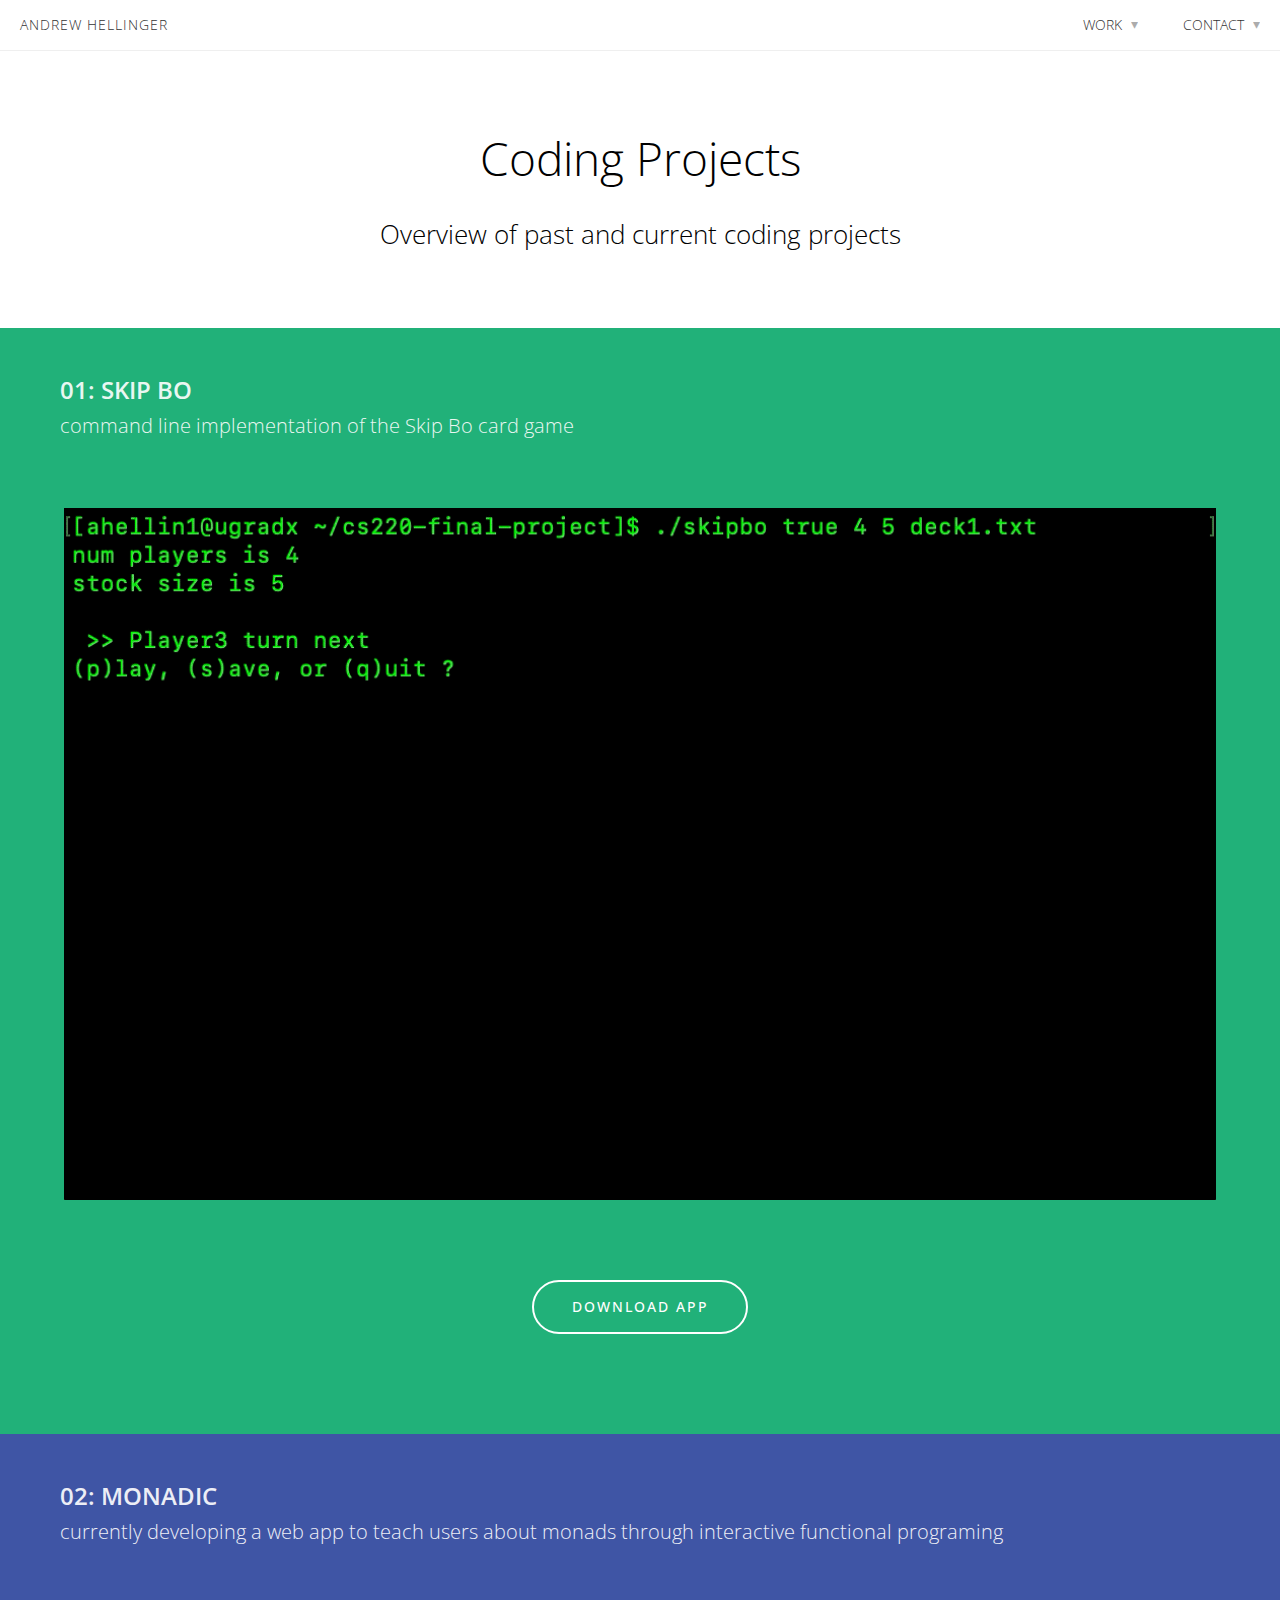
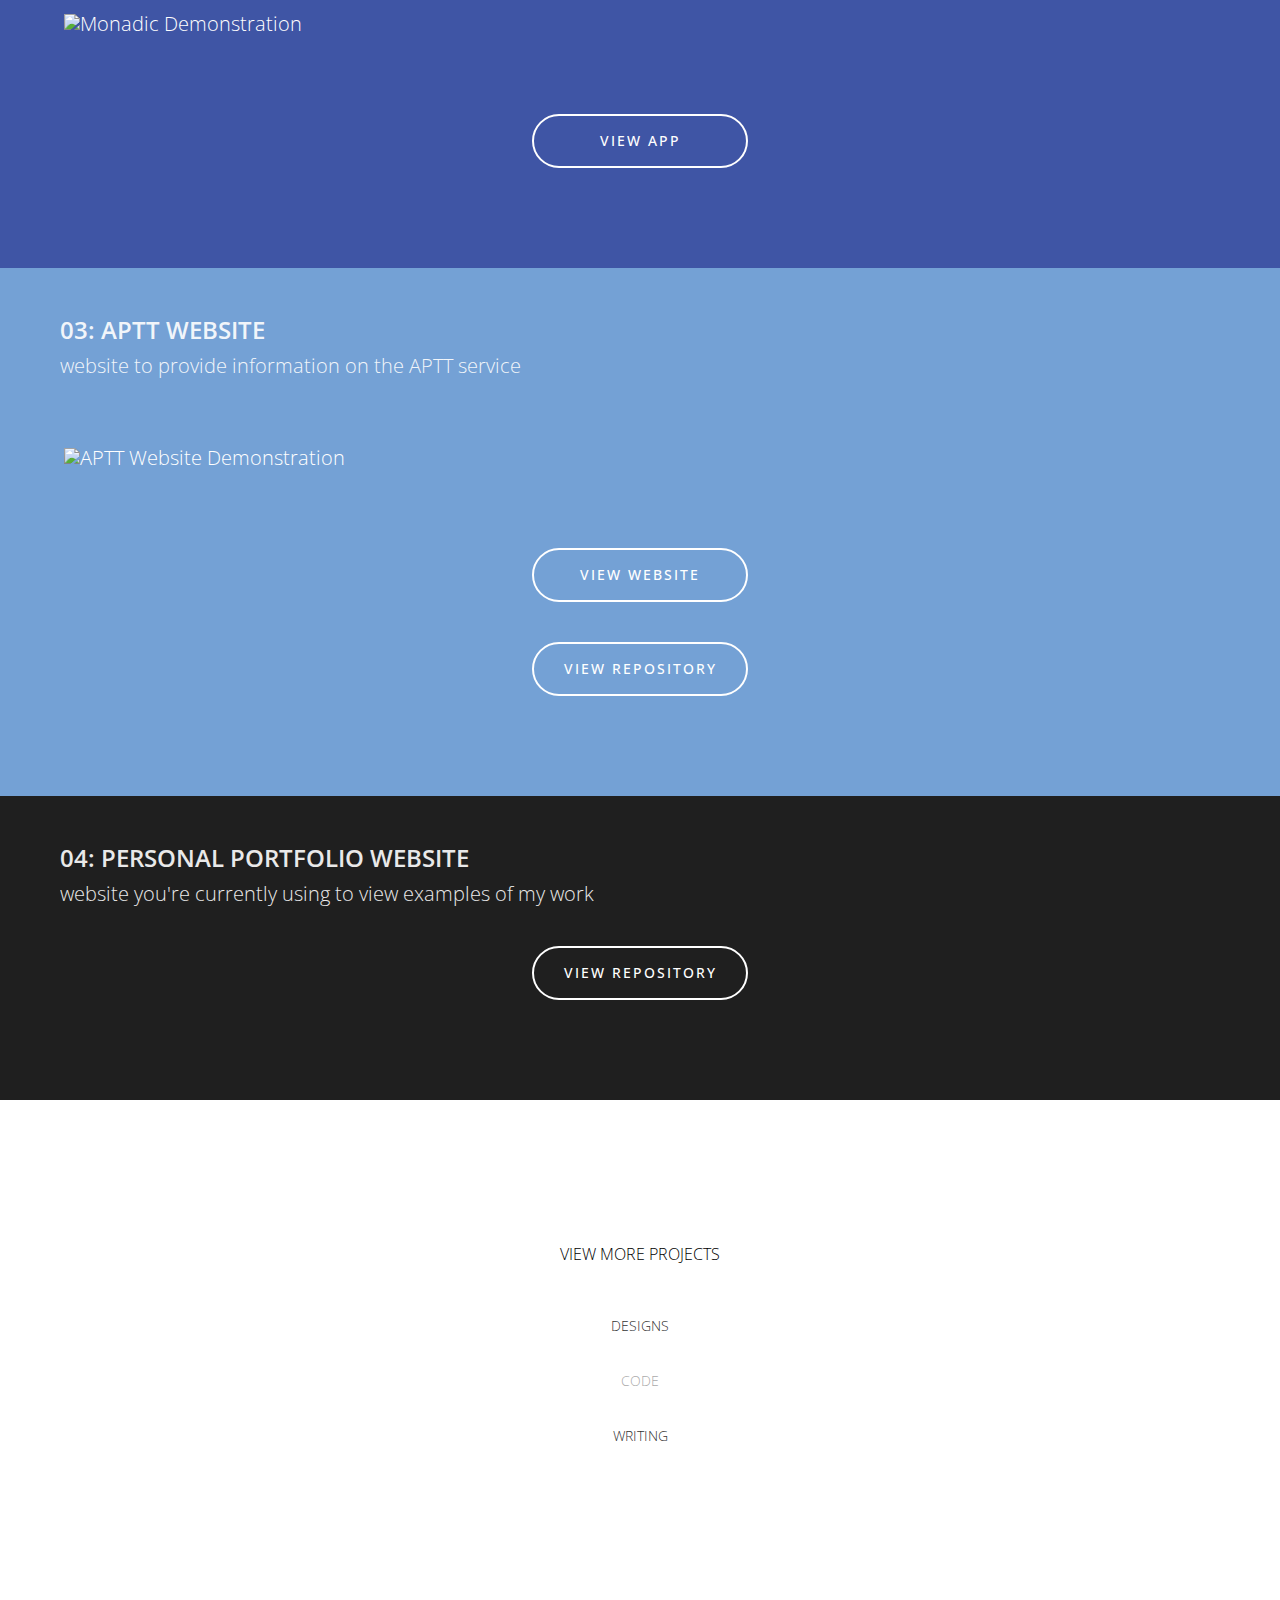
==== coding.html @ 1564e5ee "cleaned up style.css more" ====
<!DOCTYPE html PUBLIC "-//W3C//DTD XHTML 1.0 Transitional//EN" "http://www.w3.org/TR/xhtml1/DTD/xhtml1-transitional.dtd">
<meta name="viewport" content="width=device-width, initial-scale=1, maximum-scale=1">
<meta name="description" content="Passionate about improving the safety and efficiency of transportation systems through
    technology.">
<meta name="keywords" content="Andrew Hellinger, Andrew Hellinger Portfolio, Johns Hopkins, Johns Hopkins University,
    Hopkins, JHU, JHSPH, Bloomberg School of Public Health"/>
<meta property="og:site_name" content="Andrew Hellinger Portfolio"/>

<html xmlns="http://www.w3.org/1999/xhtml">
<head>
    <meta http-equiv="Content-Type" content="text/html; charset=UTF-8">
    <title>Andrew Hellinger Portfolio</title>

    <script type="text/javascript" src="javascripts/jquery-latest.min.js"></script>
    <link href="https://fonts.googleapis.com/css?family=Open+Sans:400,600&display=swap" rel="stylesheet">
    <link href="stylesheets/reset.css" rel="stylesheet" type="text/css" />
    <link href="stylesheets/style.css" rel="stylesheet" type="text/css" />
    <link href="stylesheets/animation.css" rel="stylesheet" type="text/css" />

    <link rel="apple-touch-icon" sizes="57x57" href="icon/apple-touch-icon.png">
    <link rel="apple-touch-icon" sizes="60x60" href="icon/apple-touch-icon.png">
    <link rel="apple-touch-icon" sizes="72x72" href="icon/apple-touch-icon.png">
    <link rel="apple-touch-icon" sizes="76x76" href="icon/apple-touch-icon.png">
    <link rel="apple-touch-icon" sizes="114x114" href="icon/apple-touch-icon.png">
    <link rel="apple-touch-icon" sizes="120x120" href="icon/apple-touch-icon.png">
    <link rel="apple-touch-icon" sizes="144x144" href="icon/apple-touch-icon.png">
    <link rel="apple-touch-icon" sizes="152x152" href="icon/apple-touch-icon.png">
    <link rel="apple-touch-icon" sizes="180x180" href="icon/apple-touch-icon.png">
    <link rel="icon" type="image/png" sizes="192x192"  href="icon/android-chrome-192x192.png">
    <link rel="icon" type="image/png" sizes="16x16" href="icon/favicon-16x16.png">
    <link rel="icon" type="image/png" sizes="32x32" href="icon/favicon-32x32.png">
    <link rel="icon" type="image/png" sizes="96x96" href="icon/favicon.ico">
    <link rel="manifest" href="icon/manifest.json">
    <meta name="msapplication-TileColor" content="#ffffff">
    <meta name="msapplication-TileImage" content="icon/ms-icon-144x144.png">
    <meta name="theme-color" content="#ffffff">


</head>

<body>


<div class="header">
    <div class="header-inside">
        <h1><a href="index.html">Andrew Hellinger</a></h1>

        <div class="navigation">
            <img class="mobile-nav" src="images/nav.png" width="22px" height="15px">
            <ul>
                <li>
                    Work <span class="triangle">&#9662</span>
                    <ul>
                        <a href="design.html"><li>Designs</li></a>
                        <a href="coding.html"><li>Code</li></a>
                        <a href="writing.html"><li>Writing</li></a>
                    </ul>
                </li>
                <li>
                    Contact <span class="triangle">&#9662</span>
                    <ul>
                        <li><a href="mailto:hellinger04@gmail.com">Email</a></li>
                        <li><a href="https://www.linkedin.com/in/hellinger04" target="_blank">Linkedin</a></li>
                        <li><a href="https://twitter.com/andrewhellinger" target="_blank">Twitter</a></li>
                    </ul>
                </li>


            </ul>
        </div>
        <div style="clear: both;"></div>

        <div class="mobile-nav-dropdown">
            <span>Work</span>
            <a href="design.html">Designs</a>
            <a href="coding.html">Code</a>
            <a href="writing.html">Writing</a>

            <span>Contact</span>
            <a href="mailto:hellinger04@gmail.com">Email</a>
            <a href="https://www.linkedin.com/in/hellinger04">Linkedin</a>
            <a href="https://twitter.com/andrewhellinger">Twitter</a>

        </div>
        <div style="clear: both;"></div>
    </div>
</div>


<div id="wrapper">

    <div class="header-animation">

        <div class="title">
            <h2>Coding Projects</h2>
            <h3>Overview of past and current coding projects</h3>
        </div>

    </div>

    <div class="section lightgreen">

        <div class="info">
            <h1 class="white">01: Skip Bo</h1>
            <h2 class="white">command line implementation of the Skip Bo card game</h2>
        </div>

        <div class="project-section">
            <img src="images/skipbodemonstration.gif" class="large-project" alt="Skip Bo Demonstration">
        </div>

        <div class="info-writing">
            <a href="docs/skipbo.zip" class="cta-writing">download app</a>
        </div>

    </div>

    <div class="section darkblue">

        <div class="info">
            <h1 class="white">02: Monadic</h1>
            <h2 class="white">currently developing a web app to teach users about monads through interactive functional programing</h2>
        </div>

        <div class="project-section">
            <img src="images/monadicdemonstration.gif" class="large-project" alt="Monadic Demonstration">
        </div>

        <div class="info-writing">
        <a href="https://jhumonadic.herokuapp.com/" class="cta-writing" target="_blank">view app</a>
        </div>

    </div>

    <div class="section blue">

        <div class="info">
            <h1 class="white">03: APTT Website</h1>
            <h2 class="white">website to provide information on the APTT service</h2>
        </div>

        <div class="project-section">
            <img src="images/apttwebsitedemonstration.gif" class="large-project" alt="APTT Website Demonstration">
        </div>

        <div class="info-writing">
            <a href="http://pages.jh.edu/aptt/" class="cta-writing" target="_blank">view website</a>
            <a href="https://github.com/hellinger04/aptt" class="cta-writing" target="_blank">view repository</a>
        </div>

    </div>

    <div class="section black spacing-bottom">

        <div class="info">
            <h1 class="white">04: Personal Portfolio Website</h1>
            <h2 class="white">website you're currently using to view examples of my work</h2>
        </div>

        <div class="info-writing">
            <a href="https://github.com/hellinger04/hellinger04.github.io" class="cta-writing" target="_blank">view repository</a>
        </div>

    </div>

</div>


<div id="next-project">
    <h4>View more projects</h4>
    <a href="design.html">Designs</a><br/>
    <a href="coding.html" class="active2">Code</a><br/>
    <a href="writing.html">Writing</a><br/>
</div>


<script type="text/javascript" src="javascripts/all.js"></script>
</body>
</html>
---- stylesheets/style.css ----
html * {
    -webkit-font-smoothing: antialiased;
    -moz-osx-font-smoothing: grayscale;
}

html, body {background-color: #fff; font-family: 'Open Sans', sans-serif; font-weight: 300; color: #fff;
    font-size: 20px;}
input::-moz-focus-inner {border: 0;}
strong {font-weight: bold;}

h1 {font-size: 18px; font-weight: 300; color: #333333;font-family: 'Open Sans', sans-serif; }
h2 {font-size: 46px; font-weight: 300; line-height: 65px; margin: 0 auto; padding-bottom: 40px; padding-top: 40px;
    text-align: center;}
h3 {font-size: 20px;line-height: 37px;  font-weight: 300; margin: 0 auto; text-align: center}
h4 {font-size: 18px; color: #000;line-height: 28px; font-family: 'Open Sans', sans-serif; text-align: center;
    margin-bottom: 40px;}
p {line-height: 31px;}

h1 a {text-decoration: none; color: #333}
h1 a:hover {color: #aaa}
a {-webkit-transition: ease-out .2s; -moz-transition: ease-out .2s; -o-transition: ease-out .2s;
    transition: ease-out .2s; text-align: center; color: #b2b2b2; font-size: 14px; text-transform: uppercase;
    font-family: 'Open Sans', sans-serif; text-decoration: none;}

.header {border-bottom: 1px solid #EFEFEF}
.header-inside {margin: 0 auto; max-width: 1440px}
.header h1 {float: left; padding: 18px 20px; font-weight: 300; text-transform: uppercase; font-size: 16px;
    letter-spacing: 1px; }
.navigation {float: right; color: #333;font-size: 18px;}
.navigation a {text-decoration: none; text-align: left;}
.mobile-nav {display: none}
.mobile-nav-dropdown {display: none}

ul {text-align: left; display: inline; margin: 0; list-style: none; font-family: 'Open Sans', sans-serif;}
ul a {color: #333}

ul li {display: inline-block; position: relative; padding: 18px 20px; background: #fff; cursor: pointer; font-size: 14px;
    text-transform: uppercase;}
ul li:hover {color: #aaa;}
ul li:hover ul {display: block; opacity: 1; visibility: visible;}

ul li ul {padding: 0; position: absolute; left: 0; width: 200px; box-shadow: none; display: none; opacity: 0;
    visibility: hidden}
ul li ul li {background: #FBFBFB; display: block; color: #333; top: 18px; padding: 20px 0 18px 25px; line-height:20px;}
ul li ul li:hover {background-color: #E9E9E9}

.logo {margin-bottom: 40px;}
.logo {display:block;margin:auto;}
.centered {text-align: center !important; width: 100% !important;}

.main-section {padding-top: 120px;}
.main-section2 {padding-top: 120px; padding-bottom: 120px}
.main-section2 h3 {max-width: 910px !important; margin-bottom: 0!important}
.main-section a {color: #fff;  max-width: 200px;margin: 0 auto; font-weight: 500; text-decoration: none; text-align: center; text-transform: uppercase;
    font-size: 14px;font-family: 'Open Sans', sans-serif;letter-spacing: 2px;-webkit-border-radius: 300px;-moz-border-radius: 300px;border-radius: 300px; padding: 18px 6px 18px 6px;
    border: 2px solid #FFFFFF;   -moz-box-shadow: 0px; -webkit-box-shadow: 0px;box-shadow:0px; opacity: 1 }
.main-section a:hover {background-color: #FFFFFF; color: #000 }
.main-content {max-width:1440px; margin:0 auto;}

.info-writing-header {margin: 40px 20px; text-align: left;}
.info-writing {margin-bottom: 0px;margin-left: 20px;margin-right: 20px;text-align: left;}
.info-writing-black {margin-bottom: 0px;margin-left: 20px;margin-right: 20px;text-align: left;}
.info-writing a {color: #fff;  max-width: 200px; margin: 40px auto 0px; font-weight: 500; text-decoration: none; text-align: center; text-transform: uppercase;
    font-size: 14px;font-family: 'Open Sans', sans-serif;letter-spacing: 2px;-webkit-border-radius: 300px;-moz-border-radius: 300px;border-radius: 300px; padding: 18px 6px 18px 6px;
    border: 2px solid #FFFFFF;   -moz-box-shadow: 0px; -webkit-box-shadow: 0px;box-shadow:0px; opacity: 1 }
.info-writing-black a {color: #000000;  max-width: 200px; margin: 40px auto 0px; font-weight: 500; text-decoration: none; text-align: center; text-transform: uppercase;
    font-size: 14px;font-family: 'Open Sans', sans-serif;letter-spacing: 2px;-webkit-border-radius: 300px;-moz-border-radius: 300px;border-radius: 300px; padding: 18px 6px 18px 6px;
    border: 2px solid #000000;   -moz-box-shadow: 0px; -webkit-box-shadow: 0px;box-shadow:0px; opacity: 1 }
.info-writing a:hover {background-color: #FFFFFF; color: #000 }
.info-writing-black a:hover {background-color: #000000; color: #FFFFFF }

.cta {text-align: center; display: block;opacity: 0.7;}
.cta-writing {text-align: center; display: block;opacity: 0.7; color: #FFFFFF}
.cta-writing-black {text-align: center; display: block;opacity: 0.7; color: #000000}

.intro {padding-bottom: 30px; color: #FFF;}
.intro h2 {max-width: 600px; color: #000;}
.intro h3 {max-width: 1200px; margin-bottom: 50px; color: #000}

.first-dibs {background-color:#21242B}
.first-dibs h2 {max-width: 820px; }
.first-dibs h3 {max-width: 740px; margin-bottom: 50px}
.first-dibs-project {padding-top: 60px;padding-bottom: 140px;}
.first-dibs-project img {  display: block;margin: 0 auto;width: 80%;}

.pack {background-color:#21B179}
.pack h2 {max-width: 960px; padding-top: 0}
.pack h3 {max-width: 980px; margin-bottom: 50px}
.pack-project {padding-top: 60px;padding-bottom: 140px;}
.pack-project img { display: block;margin: 0 auto;width: 80%; margin-top: 40px}
.packlink {color: #000; opacity: .7; display: block; margin-bottom: 100px; font-size: 16px}
.packlink:hover {opacity: 1}

.writing {background-color:#21242B}
.writing h2 {max-width: 750px; padding-top: 0; padding-bottom: 40px; color: #fff }
.writing h3 {max-width: 920px; margin-bottom: 50px; color: #fff}
.writing-project {padding-top: 60px;padding-bottom: 140px; margin-left: 3%; margin-right: 3%;}
.writing-project img {    float: left;    width: 31.3%;}
.center-writing {margin-left: 3%; margin-right: 3%}
.writing a {color: #fff}

.designs {background-color:#74a1d5}
.designs h2 {max-width: 750px; padding-top: 0; padding-bottom: 40px; color: #fff }
.designs h3 {max-width: 920px; margin-bottom: 50px; color: #fff}
.designs-project {padding-top: 60px;padding-bottom: 140px; margin-left: 3%; margin-right: 3%;}
.designs-project img {    float: left;    width: 31.3%;}
.center-design {margin-left: 3%; margin-right: 3%}
.designs a {color: #fff}

.projectsheader {width: 100%;  padding-bottom: 80px;padding-top: 80px;}
#projects {max-width:1440px; margin:0 auto}
.large-project {    display: block;width: 100%;margin-left: auto; margin-right: auto; max-width: 1400px;}
.small-project {    display: block;width: 50%;margin-left: auto; margin-right: auto; max-width: 1400px;}
.mini-project {display: block;width: 25%;margin-left: auto; margin-right: auto; max-width: 1400px;}
.medium-project {    display: block;width: 70%;margin-left: auto; margin-right: auto; max-width: 1400px;}
.project-section { margin: 70px auto; max-width: 1400px;}
.project-section-gray {background-color: #a8a8a8; padding-bottom: 60px; padding-top: 60px;}
.project-section h3 { font-size: 16px;
    color: #000;
    font-family: 'Open Sans', sans-serif;
    text-align: centerr;
    text-transform: uppercase;
    letter-spacing: 2px;}
.project-section p {font-size: 16px;
    color: #000;
    float: right;
    width: 80%;
    line-height: 34px;}
.project-title {margin-bottom: 40px}
.project-section img {margin-bottom: 80px}


.project-section-gray h3 { color: #fff;
    font-size: 16px;
    margin-top: 30px;
    text-align: center;}

.middle-project {margin-top: 60px}
.footer {padding-top: 20px; padding-bottom: 20px;border-top: 1px solid #e0e0e0;}
.footer p {text-align: center; color: #b2b2b2;
    font-size: 14px;text-transform: uppercase;font-family: 'Open Sans', sans-serif;letter-spacing: 2px;
}


.header-writing {color:#000; text-align: center;font-weight: 300; background-color: #fff }
.header-writing h1 {font-size: 30px; color: #fff}
.header-writing h2 {padding:0;}
.header-writing h3 {padding-top: 25px; font-size: 26px}
.header-writing { padding: 75px 0;  }
.header-writing a {color: #067683}

.triangle {font-size: 14px;
    padding-left: 5px;
    position: relative;
    opacity: 0.4;
    top: -1px;}

.project-section-pack {  margin-left: 60px;
    margin-right: 60px;
    padding-bottom: 60px;
    padding-top: 60px}

.project-section-pack p {color: #000; max-width: 910px}


#next-project {  margin-left: 60px;margin-right: 60px;padding-bottom: 140px; text-align: center; font-family: 'Open Sans', sans-serif;}
#next-project h4 { margin-bottom: 30px; text-align: center; font-size: 16px;text-transform: uppercase;}
#next-project a {text-decoration: none; color: #333; line-height: 55px;}
#next-project a:hover {color: #aaa}

#next-project-writing {  margin-left: 60px;margin-right: 60px; margin-top: 100px; padding-bottom: 140px; text-align: center; font-family: 'Open Sans', sans-serif;}
#next-project-writing h4 { margin-bottom: 30px; text-align: center; font-size: 16px;text-transform: uppercase;}
#next-project-writing a {text-decoration: none; color: #333; line-height: 55px;}
#next-project-writing a:hover {color: #aaa}

.about {background-color: #fff;
    border-bottom: 1px solid #e4e4e4;
    padding-bottom: 100px;
    padding-top: 60px;
    position: absolute;
    width: 100%;display: none;}
.about p {width: 960px; margin: 0 auto;     color: #333333;
    font-size: 18px;
    font-weight: 300;}
.img1 {background-image: url("../images/img1.jpg");float: left;width: 450px; margin-right: 20px}
.img2 {background-image: url("../images/img2.jpg");float: left;width: 450px;}
.img3 {background-image: url("../images/img3.jpg");float: left;width: 400px;margin-right: 100px}
.img4 {background-image: url("../images/img4.jpg");float: left;width: 400px;}
.the-images {background-position: center center;background-repeat: no-repeat;background-size: cover;height: 350px;}
.photos-about {width: 960px; margin: 60px auto 0;}
.active2 {color: #aaa !important;}
.border {}
.spacing-bottom {margin-bottom: 140px}

.multi-project {
    display: block;
    margin-left: auto;
    margin-right: auto;
    width: 60%;
    max-width: 1400px;
}

.multi-project img {
    float: left;
    margin-left: 10px;
    margin-right: 10px;
    width: 45%;
}

@media (max-width: 1400px) {

    .large-project {width: 90%}

    .project-section h3 {
        float: none;
        width: 80%;
        text-align: left;
        margin-bottom: 20px;
    }

    .project-section p {
        float: none;
        width: 80%;
        line-height: 34px;
        text-align: left;
        margin: 0 auto;
    }

}

@media (max-width: 700px) {
    h2 {font-size: 30px; line-height: 45px; padding-top: 20px; padding-bottom: 20px}
    h3 {font-size: 16px; line-height: 28px}
    .header-writing h3 {padding-top: 20px; font-size: 20px}
}

@media (max-width: 1000px) {

    .navigation ul {display: none}
    .navigation {margin-right: 20px; margin-top: 17px}
    .header {width: 100%;}
    .header h1 {margin-left: 20px}
    .mobile-nav {display: block}
    body {font-size: 16px}
    .main-section {padding-left: 20px; padding-right: 20px; padding-top: 60px}
    .first-dibs-project img {width: 100%}
    .pack-project img {width: 95%}

    .animations h3 {margin-bottom: 20px}
    .animations-project {padding-bottom: 60px;padding-top: 30px;margin-left: 0;
        margin-right: 0;}
    .animations-project img {width: 33.3%;}
    .center-animation {margin-left: 0; margin-right: 0}
    .first-dibs-project { padding-bottom: 60px;}

    .mobile-nav-dropdown {width: 100%; background-color: #fff;  border-top: 1px solid #e4e4e4;     position: absolute; }
    .mobile-nav-dropdown a {   float: left;width: 100%; margin-left: 20px; padding-bottom: 25px; text-decoration: none; color: #aaa}
    .mobile-nav-dropdown span {    margin-top: 25px; float: left;width: 100%; margin-left: 20px; padding-bottom: 25px; text-decoration: none; color: #333; font-weight: 500}

    .large-project {width: 90%}

    /*.designs-project {padding-top: 60px;padding-bottom: 90px; margin-left: 3%; margin-right: 3%;}*/
    /*.pack-project {padding-top: 60px;padding-bottom: 90px;}*/
    /*.writing-project {padding-top: 60px;padding-bottom: 90px; margin-left: 3%; margin-right: 3%;}*/
    .pack h2 {max-width: 960px; padding-top: 50px}
    .designs h2 {max-width: 750px; padding-top: 50px; padding-bottom: 20px; color: #fff }
    .writing h2 {max-width: 750px; padding-top: 60px; padding-bottom: 20px; color: #fff }
}

@media only screen and (min-width:1000px) {
    .mobile-nav-dropdown {
        display: none !important
    }
}
---- stylesheets/animation.css ----
html * {
    -webkit-font-smoothing: antialiased;
    -moz-osx-font-smoothing: grayscale;
}

html, body { background-color: #fff; font-family: 'Open Sans', sans-serif; font-weight: 300; color: #fff; font-size: 20px}
input::-moz-focus-inner { border: 0; }
strong { font-weight: bold; }


.section {width: 100%;  padding-bottom: 100px;padding-top: 50px;}
.main-image {margin: 0 auto; width: auto;}
.main-image-l {margin: 0 auto; width: 600px;}
.section h1 {font-size: 24px;font-weight: 600;text-align: left;text-transform: uppercase;opacity: .9}
.section h2 { font-size: 20px;margin-bottom: 8px;margin-top: 12px;line-height: 24px; opacity: .9;padding: 0;
    text-align: left;}
/*.info {text-align: center; margin-top: 100px;}*/
.info {margin-bottom: 40px;margin-left: 60px;margin-right: auto;text-align: left;}
.section a {text-align: center; font-size:14px;}
.section a:hover {opacity: .8}
.white {color: #fff;}
.black-text { color: #000000}
.white2 {color: #000;}
.green {background-color: #b6a77b}
.apttblue {background-color: #83d2eb}
.darkblue {background-color: #3f55a5}
.bloombergblue {background-color: #243768}
.blue {background-color: #74a1d5}
.black { background-color: #1f1f1f}
.brown { background-color: #26211d}
.gray { background-color: #868686}
.lightgray { background-color: #bcbec0}
.red {background-color:#c74937}
.darkred {background-color: #933e2d
}
.lightgreen {background-color:#21B179}
.darkgreen {background-color:#006373}
.darkgreen2 {background-color:#005561}
.yellow {background-color: #e8a324}
.orange {background-color: #e26425}


.divider {    opacity: 0.2 !important;color: #fff;position: relative;top: 3px;}
.divider2 {    opacity: 0.2 !important;color: #000;position: relative;top: 3px;}


.header-animation {color:#000; text-align: center;font-weight: 300; background-color: #fff }
.header-animation h1 {font-size: 30px; color: #fff}
.header-animation h2 {padding:0;}
.header-animation h3 {padding-top: 25px; font-size: 26px}
.header-animation { padding: 75px 0;  }
.header-animation a {color: #067683}

@media (max-width: 700px) {

    .header-animation {padding-left: 20px; padding-right: 20px; }
    .header-animation h1 {font-size: 23px; line-height: 30px}
    .header-animation h2 {font-size: 30px;line-height: 23px;margin-top: 13px;}
    .header-animation h3 {font-size: 20px; padding-top: 20px; padding-bottom: 20px;}
    .info {   margin-left: 60px;margin-right: 60px;}
    .main-image {margin: 0 auto; width: 100%;}
    .main-image-l {margin: 0 auto; width: 100%;}
    .section h1 {font-size: 20px; font-weight: 500;text-align: left;text-transform: uppercase; }
    .section h2 { font-size: 15px;margin-bottom: 8px;margin-top: 12px;line-height: 24px; padding: 0;
        text-align: left;}
}
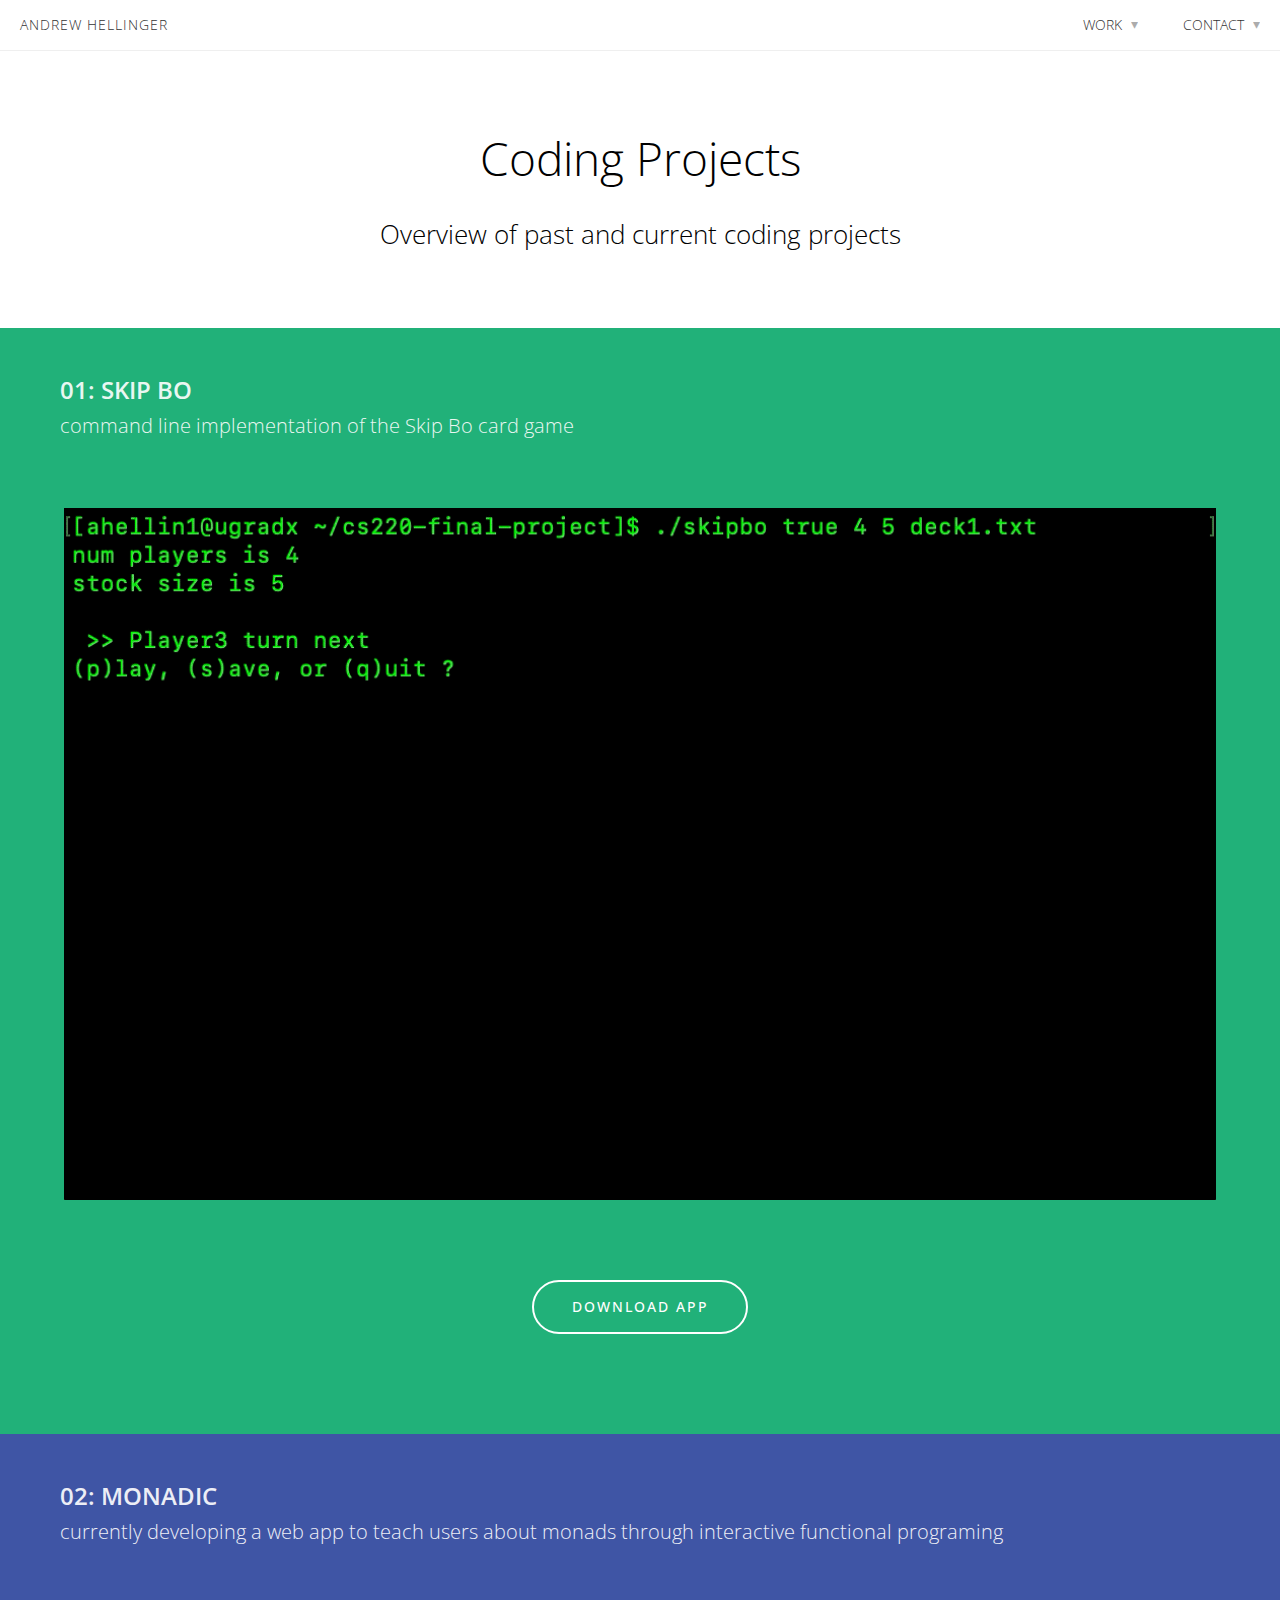
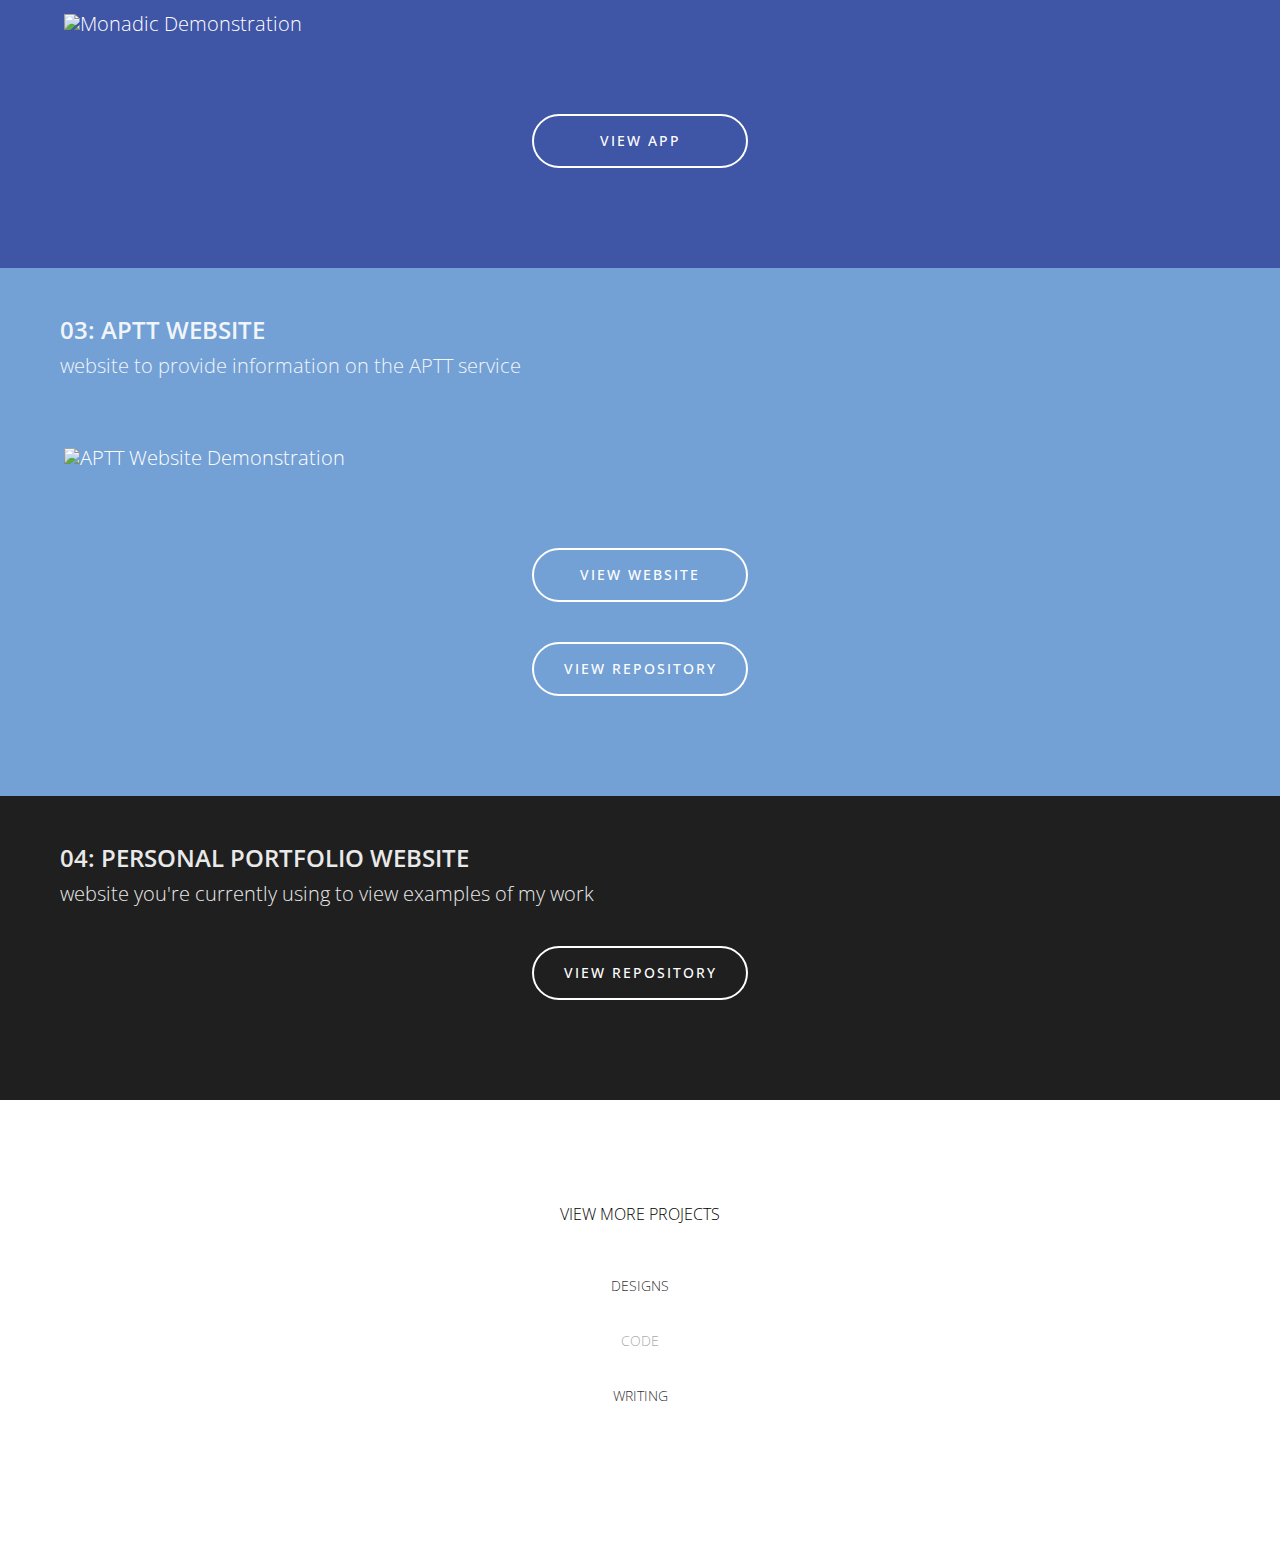
==== commit fda8b8fa: "further refactored style, removed animation stylesheet" ====
--- a/coding.html
+++ b/coding.html
@@ -1,7 +1,6 @@
 <!DOCTYPE html PUBLIC "-//W3C//DTD XHTML 1.0 Transitional//EN" "http://www.w3.org/TR/xhtml1/DTD/xhtml1-transitional.dtd">
 <meta name="viewport" content="width=device-width, initial-scale=1, maximum-scale=1">
-<meta name="description" content="Passionate about improving the safety and efficiency of transportation systems through
-    technology.">
+<meta name="description" content="Working to improve the safety and efficiency of our highways through technology.">
 <meta name="keywords" content="Andrew Hellinger, Andrew Hellinger Portfolio, Johns Hopkins, Johns Hopkins University,
     Hopkins, JHU, JHSPH, Bloomberg School of Public Health"/>
 <meta property="og:site_name" content="Andrew Hellinger Portfolio"/>
@@ -15,7 +14,6 @@
     <link href="https://fonts.googleapis.com/css?family=Open+Sans:400,600&display=swap" rel="stylesheet">
     <link href="stylesheets/reset.css" rel="stylesheet" type="text/css" />
     <link href="stylesheets/style.css" rel="stylesheet" type="text/css" />
-    <link href="stylesheets/animation.css" rel="stylesheet" type="text/css" />
 
     <link rel="apple-touch-icon" sizes="57x57" href="icon/apple-touch-icon.png">
     <link rel="apple-touch-icon" sizes="60x60" href="icon/apple-touch-icon.png">
@@ -89,7 +87,7 @@
 
 <div id="wrapper">
 
-    <div class="header-animation">
+    <div class="header-design">
 
         <div class="title">
             <h2>Coding Projects</h2>
@@ -150,7 +148,7 @@
 
     </div>
 
-    <div class="section black spacing-bottom">
+    <div class="section black">
 
         <div class="info">
             <h1 class="white">04: Personal Portfolio Website</h1>
--- a/stylesheets/style.css
+++ b/stylesheets/style.css
@@ -77,19 +77,11 @@
 .intro h2 {max-width: 600px; color: #000;}
 .intro h3 {max-width: 1200px; margin-bottom: 50px; color: #000}
 
-.first-dibs {background-color:#21242B}
-.first-dibs h2 {max-width: 820px; }
-.first-dibs h3 {max-width: 740px; margin-bottom: 50px}
-.first-dibs-project {padding-top: 60px;padding-bottom: 140px;}
-.first-dibs-project img {  display: block;margin: 0 auto;width: 80%;}
-
-.pack {background-color:#21B179}
-.pack h2 {max-width: 960px; padding-top: 0}
-.pack h3 {max-width: 980px; margin-bottom: 50px}
-.pack-project {padding-top: 60px;padding-bottom: 140px;}
-.pack-project img { display: block;margin: 0 auto;width: 80%; margin-top: 40px}
-.packlink {color: #000; opacity: .7; display: block; margin-bottom: 100px; font-size: 16px}
-.packlink:hover {opacity: 1}
+.coding {background-color:#21B179}
+.coding h2 {max-width: 960px; padding-top: 0}
+.coding h3 {max-width: 980px; margin-bottom: 50px}
+.coding-project {padding-top: 60px;padding-bottom: 140px;}
+.coding-project img { display: block;margin: 0 auto;width: 80%; margin-top: 40px}
 
 .writing {background-color:#21242B}
 .writing h2 {max-width: 750px; padding-top: 0; padding-bottom: 40px; color: #fff }
@@ -107,108 +99,79 @@
 .center-design {margin-left: 3%; margin-right: 3%}
 .designs a {color: #fff}
 
+.section {width: 100%;  padding-bottom: 100px;padding-top: 50px;}
+.main-image {margin: 0 auto; width: auto;}
+.main-image-l {margin: 0 auto; width: 600px;}
+.section h1 {font-size: 24px;font-weight: 600;text-align: left;text-transform: uppercase;opacity: .9}
+.section h2 { font-size: 20px;margin-bottom: 8px;margin-top: 12px;line-height: 24px; opacity: .9;padding: 0;
+    text-align: left;}
+.info {margin-bottom: 40px;margin-left: 60px;margin-right: auto;text-align: left;}
+.section a {text-align: center; font-size:14px;}
+.section a:hover {opacity: .8}
+.white {color: #fff;}
+.black-text { color: #000000}
+.white2 {color: #000;}
+.green {background-color: #b6a77b}
+.apttblue {background-color: #83d2eb}
+.darkblue {background-color: #3f55a5}
+.bloombergblue {background-color: #243768}
+.blue {background-color: #74a1d5}
+.black { background-color: #1f1f1f}
+.brown { background-color: #26211d}
+.gray { background-color: #868686}
+.lightgray { background-color: #bcbec0}
+.red {background-color:#c74937}
+.darkred {background-color: #933e2d}
+.lightgreen {background-color:#21B179}
+.darkgreen {background-color:#006373}
+.darkgreen2 {background-color:#005561}
+.yellow {background-color: #e8a324}
+.orange {background-color: #e26425}
+
+.divider {opacity: 0.2 !important;color: #fff;position: relative;top: 3px;}
+.divider2 {opacity: 0.2 !important;color: #000;position: relative;top: 3px;}
+
+.header-design {color:#000; text-align: center;font-weight: 300; background-color: #fff }
+.header-design h1 {font-size: 30px; color: #fff}
+.header-design h2 {padding:0;}
+.header-design h3 {padding-top: 25px; font-size: 26px}
+.header-design { padding: 75px 0;  }
+.header-design a {color: #067683}
+
 .projectsheader {width: 100%;  padding-bottom: 80px;padding-top: 80px;}
 #projects {max-width:1440px; margin:0 auto}
-.large-project {    display: block;width: 100%;margin-left: auto; margin-right: auto; max-width: 1400px;}
-.small-project {    display: block;width: 50%;margin-left: auto; margin-right: auto; max-width: 1400px;}
+.large-project {display: block;width: 100%;margin-left: auto; margin-right: auto; max-width: 1400px;}
+.small-project {display: block;width: 50%;margin-left: auto; margin-right: auto; max-width: 1400px;}
 .mini-project {display: block;width: 25%;margin-left: auto; margin-right: auto; max-width: 1400px;}
-.medium-project {    display: block;width: 70%;margin-left: auto; margin-right: auto; max-width: 1400px;}
-.project-section { margin: 70px auto; max-width: 1400px;}
+.medium-project {display: block;width: 70%;margin-left: auto; margin-right: auto; max-width: 1400px;}
+.project-section {margin: 70px auto; max-width: 1400px;}
 .project-section-gray {background-color: #a8a8a8; padding-bottom: 60px; padding-top: 60px;}
-.project-section h3 { font-size: 16px;
-    color: #000;
-    font-family: 'Open Sans', sans-serif;
-    text-align: centerr;
-    text-transform: uppercase;
-    letter-spacing: 2px;}
-.project-section p {font-size: 16px;
-    color: #000;
-    float: right;
-    width: 80%;
-    line-height: 34px;}
+.project-section h3 {font-size: 16px; color: #000; font-family: 'Open Sans', sans-serif; text-align: center;
+    text-transform: uppercase; letter-spacing: 2px;}
+.project-section p {font-size: 16px; color: #000; float: right; width: 80%; line-height: 34px;}
 .project-title {margin-bottom: 40px}
 .project-section img {margin-bottom: 80px}
 
-
-.project-section-gray h3 { color: #fff;
-    font-size: 16px;
-    margin-top: 30px;
-    text-align: center;}
-
 .middle-project {margin-top: 60px}
-.footer {padding-top: 20px; padding-bottom: 20px;border-top: 1px solid #e0e0e0;}
-.footer p {text-align: center; color: #b2b2b2;
-    font-size: 14px;text-transform: uppercase;font-family: 'Open Sans', sans-serif;letter-spacing: 2px;
-}
-
 
 .header-writing {color:#000; text-align: center;font-weight: 300; background-color: #fff }
 .header-writing h1 {font-size: 30px; color: #fff}
 .header-writing h2 {padding:0;}
 .header-writing h3 {padding-top: 25px; font-size: 26px}
-.header-writing { padding: 75px 0;  }
+.header-writing {padding: 75px 0;}
 .header-writing a {color: #067683}
 
-.triangle {font-size: 14px;
-    padding-left: 5px;
-    position: relative;
-    opacity: 0.4;
-    top: -1px;}
-
-.project-section-pack {  margin-left: 60px;
-    margin-right: 60px;
-    padding-bottom: 60px;
-    padding-top: 60px}
-
-.project-section-pack p {color: #000; max-width: 910px}
-
-
-#next-project {  margin-left: 60px;margin-right: 60px;padding-bottom: 140px; text-align: center; font-family: 'Open Sans', sans-serif;}
+.triangle {font-size: 14px; padding-left: 5px; position: relative; opacity: 0.4; top: -1px;}
+
+#next-project {margin-left: 60px; margin-right: 60px; margin-top: 100px; padding-bottom: 140px; text-align: center;
+    font-family: 'Open Sans', sans-serif;}
 #next-project h4 { margin-bottom: 30px; text-align: center; font-size: 16px;text-transform: uppercase;}
 #next-project a {text-decoration: none; color: #333; line-height: 55px;}
 #next-project a:hover {color: #aaa}
 
-#next-project-writing {  margin-left: 60px;margin-right: 60px; margin-top: 100px; padding-bottom: 140px; text-align: center; font-family: 'Open Sans', sans-serif;}
-#next-project-writing h4 { margin-bottom: 30px; text-align: center; font-size: 16px;text-transform: uppercase;}
-#next-project-writing a {text-decoration: none; color: #333; line-height: 55px;}
-#next-project-writing a:hover {color: #aaa}
-
-.about {background-color: #fff;
-    border-bottom: 1px solid #e4e4e4;
-    padding-bottom: 100px;
-    padding-top: 60px;
-    position: absolute;
-    width: 100%;display: none;}
-.about p {width: 960px; margin: 0 auto;     color: #333333;
-    font-size: 18px;
-    font-weight: 300;}
-.img1 {background-image: url("../images/img1.jpg");float: left;width: 450px; margin-right: 20px}
-.img2 {background-image: url("../images/img2.jpg");float: left;width: 450px;}
-.img3 {background-image: url("../images/img3.jpg");float: left;width: 400px;margin-right: 100px}
-.img4 {background-image: url("../images/img4.jpg");float: left;width: 400px;}
-.the-images {background-position: center center;background-repeat: no-repeat;background-size: cover;height: 350px;}
-.photos-about {width: 960px; margin: 60px auto 0;}
 .active2 {color: #aaa !important;}
-.border {}
-.spacing-bottom {margin-bottom: 140px}
-
-.multi-project {
-    display: block;
-    margin-left: auto;
-    margin-right: auto;
-    width: 60%;
-    max-width: 1400px;
-}
-
-.multi-project img {
-    float: left;
-    margin-left: 10px;
-    margin-right: 10px;
-    width: 45%;
-}
 
 @media (max-width: 1400px) {
-
     .large-project {width: 90%}
 
     .project-section h3 {
@@ -225,17 +188,26 @@
         text-align: left;
         margin: 0 auto;
     }
-
 }
 
 @media (max-width: 700px) {
     h2 {font-size: 30px; line-height: 45px; padding-top: 20px; padding-bottom: 20px}
     h3 {font-size: 16px; line-height: 28px}
     .header-writing h3 {padding-top: 20px; font-size: 20px}
+
+    .header-design {padding-left: 20px; padding-right: 20px; }
+    .header-design h1 {font-size: 23px; line-height: 30px}
+    .header-design h2 {font-size: 30px;line-height: 23px;margin-top: 13px;}
+    .header-design h3 {font-size: 20px; padding-top: 20px; padding-bottom: 20px;}
+    .info {   margin-left: 60px;margin-right: 60px;}
+    .main-image {margin: 0 auto; width: 100%;}
+    .main-image-l {margin: 0 auto; width: 100%;}
+    .section h1 {font-size: 20px; font-weight: 500;text-align: left;text-transform: uppercase; }
+    .section h2 { font-size: 15px;margin-bottom: 8px;margin-top: 12px;line-height: 24px; padding: 0;
+        text-align: left;}
 }
 
 @media (max-width: 1000px) {
-
     .navigation ul {display: none}
     .navigation {margin-right: 20px; margin-top: 17px}
     .header {width: 100%;}
@@ -243,15 +215,7 @@
     .mobile-nav {display: block}
     body {font-size: 16px}
     .main-section {padding-left: 20px; padding-right: 20px; padding-top: 60px}
-    .first-dibs-project img {width: 100%}
-    .pack-project img {width: 95%}
-
-    .animations h3 {margin-bottom: 20px}
-    .animations-project {padding-bottom: 60px;padding-top: 30px;margin-left: 0;
-        margin-right: 0;}
-    .animations-project img {width: 33.3%;}
-    .center-animation {margin-left: 0; margin-right: 0}
-    .first-dibs-project { padding-bottom: 60px;}
+    .coding-project img {width: 95%}
 
     .mobile-nav-dropdown {width: 100%; background-color: #fff;  border-top: 1px solid #e4e4e4;     position: absolute; }
     .mobile-nav-dropdown a {   float: left;width: 100%; margin-left: 20px; padding-bottom: 25px; text-decoration: none; color: #aaa}
@@ -259,10 +223,7 @@
 
     .large-project {width: 90%}
 
-    /*.designs-project {padding-top: 60px;padding-bottom: 90px; margin-left: 3%; margin-right: 3%;}*/
-    /*.pack-project {padding-top: 60px;padding-bottom: 90px;}*/
-    /*.writing-project {padding-top: 60px;padding-bottom: 90px; margin-left: 3%; margin-right: 3%;}*/
-    .pack h2 {max-width: 960px; padding-top: 50px}
+    .coding h2 {max-width: 960px; padding-top: 50px}
     .designs h2 {max-width: 750px; padding-top: 50px; padding-bottom: 20px; color: #fff }
     .writing h2 {max-width: 750px; padding-top: 60px; padding-bottom: 20px; color: #fff }
 }
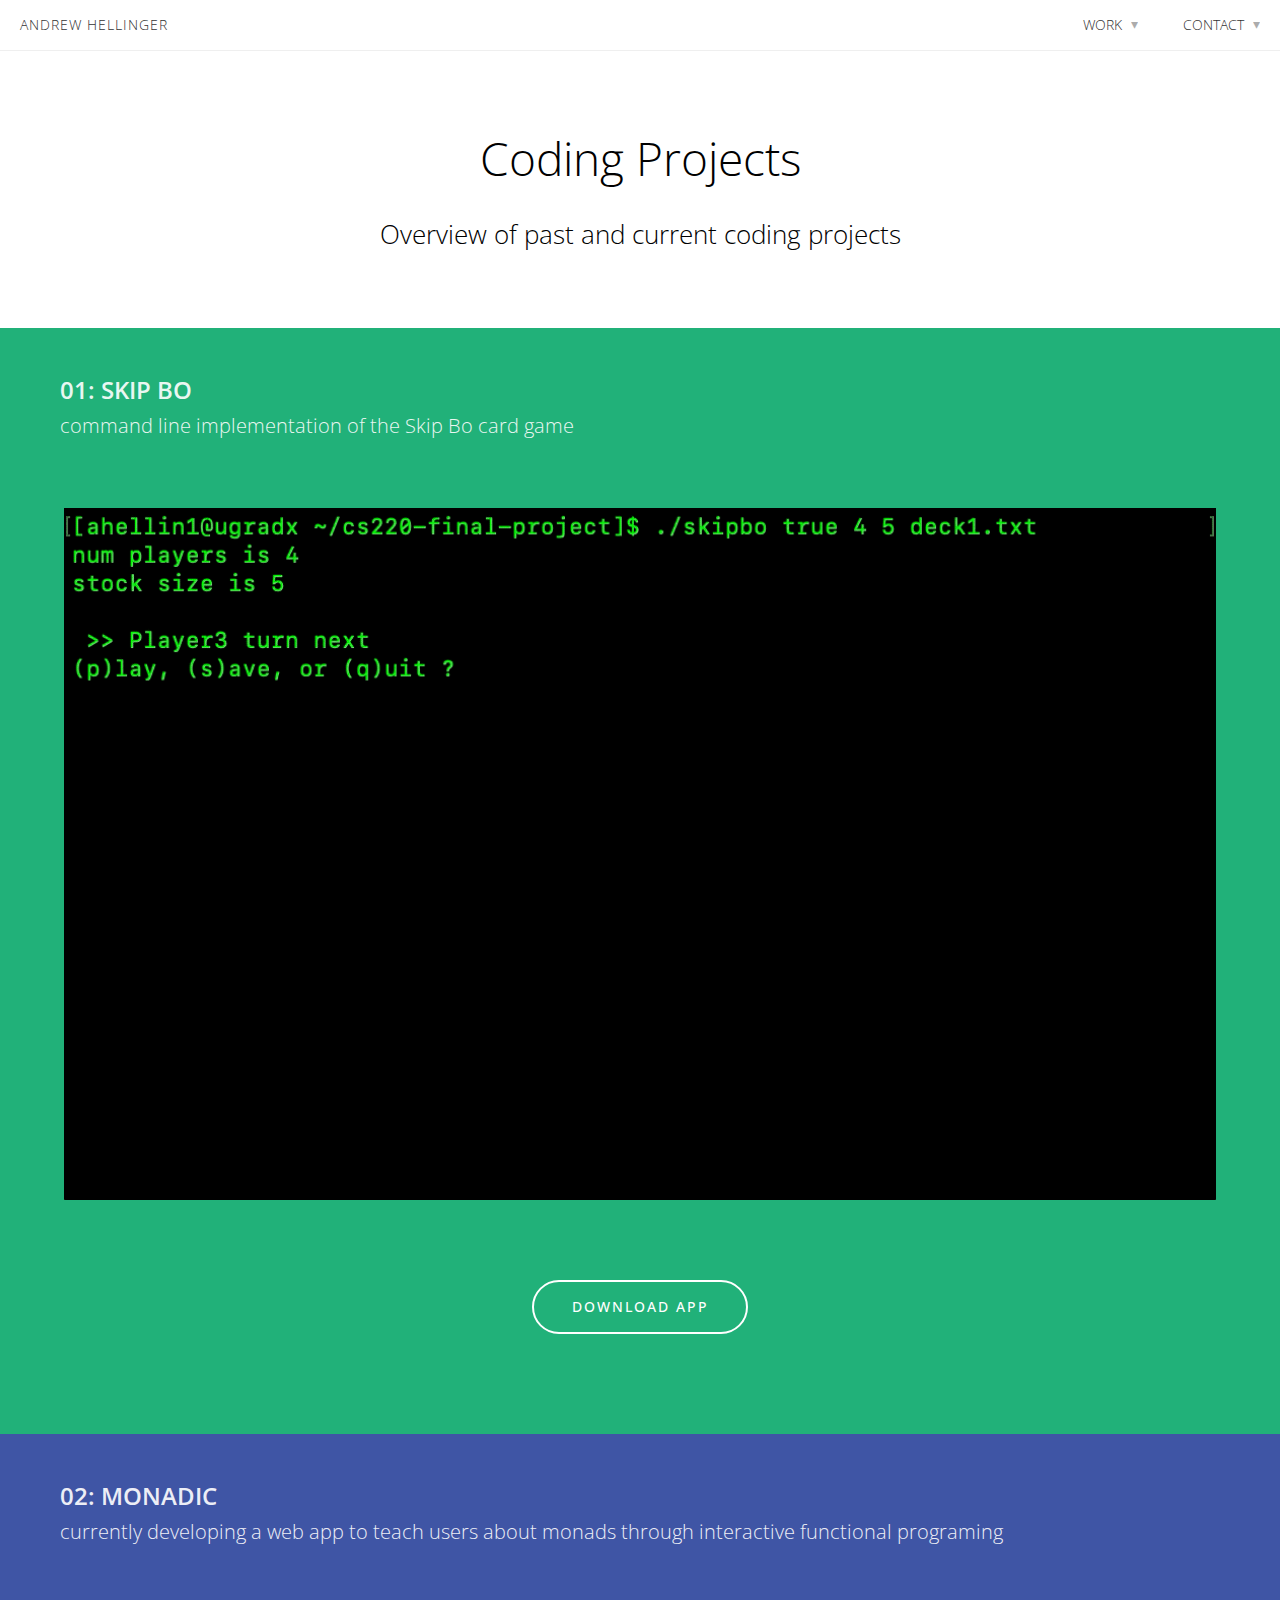
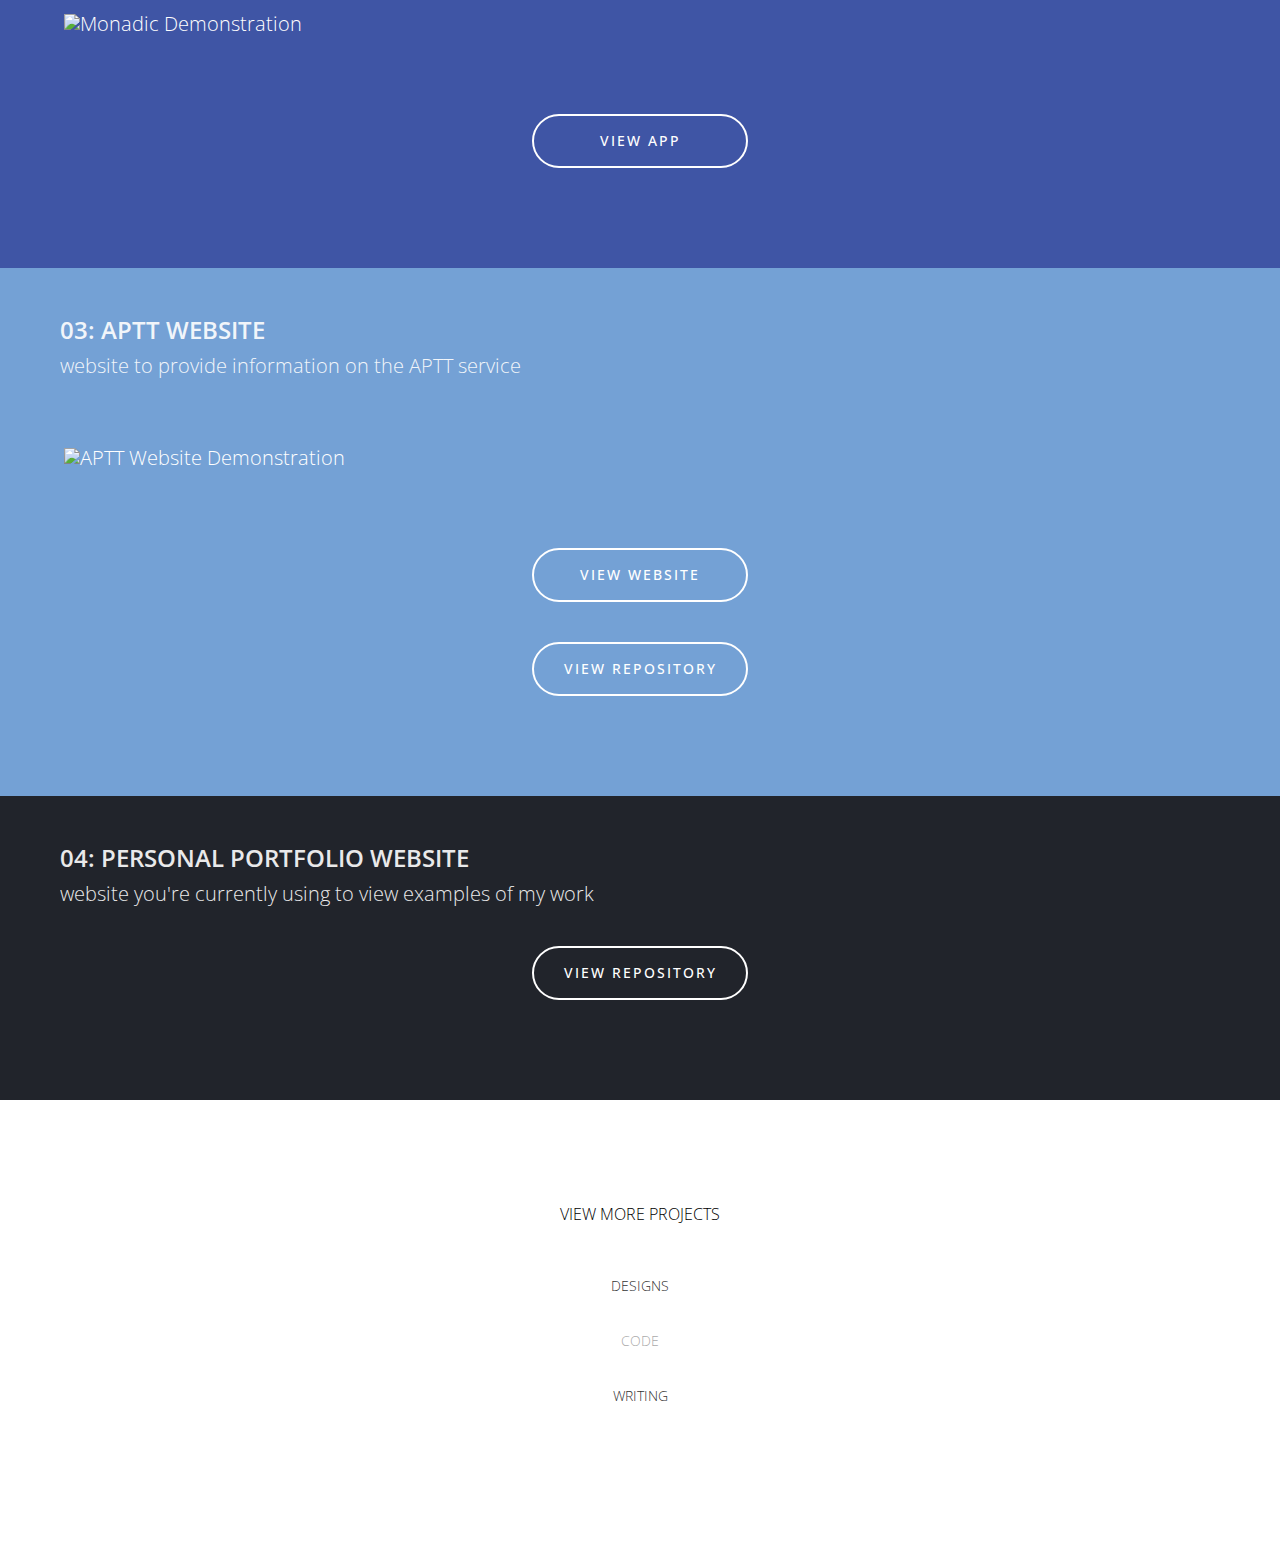
==== commit 3916dede: "further refactored style, consolidated code for index style" ====
--- a/coding.html
+++ b/coding.html
@@ -108,7 +108,7 @@
         </div>
 
         <div class="info-writing">
-            <a href="docs/skipbo.zip" class="cta-writing">download app</a>
+            <a href="docs/skipbo.zip" class="cta">download app</a>
         </div>
 
     </div>
@@ -125,7 +125,7 @@
         </div>
 
         <div class="info-writing">
-        <a href="https://jhumonadic.herokuapp.com/" class="cta-writing" target="_blank">view app</a>
+        <a href="https://jhumonadic.herokuapp.com/" class="cta" target="_blank">view app</a>
         </div>
 
     </div>
@@ -142,8 +142,8 @@
         </div>
 
         <div class="info-writing">
-            <a href="http://pages.jh.edu/aptt/" class="cta-writing" target="_blank">view website</a>
-            <a href="https://github.com/hellinger04/aptt" class="cta-writing" target="_blank">view repository</a>
+            <a href="http://pages.jh.edu/aptt/" class="cta" target="_blank">view website</a>
+            <a href="https://github.com/hellinger04/aptt" class="cta" target="_blank">view repository</a>
         </div>
 
     </div>
@@ -156,7 +156,7 @@
         </div>
 
         <div class="info-writing">
-            <a href="https://github.com/hellinger04/hellinger04.github.io" class="cta-writing" target="_blank">view repository</a>
+            <a href="https://github.com/hellinger04/hellinger04.github.io" class="cta" target="_blank">view repository</a>
         </div>
 
     </div>
--- a/stylesheets/style.css
+++ b/stylesheets/style.css
@@ -1,7 +1,4 @@
-html * {
-    -webkit-font-smoothing: antialiased;
-    -moz-osx-font-smoothing: grayscale;
-}
+html * {-webkit-font-smoothing: antialiased; -moz-osx-font-smoothing: grayscale;}
 
 html, body {background-color: #fff; font-family: 'Open Sans', sans-serif; font-weight: 300; color: #fff;
     font-size: 20px;}
@@ -44,92 +41,73 @@
 ul li ul li {background: #FBFBFB; display: block; color: #333; top: 18px; padding: 20px 0 18px 25px; line-height:20px;}
 ul li ul li:hover {background-color: #E9E9E9}
 
-.logo {margin-bottom: 40px;}
-.logo {display:block;margin:auto;}
-.centered {text-align: center !important; width: 100% !important;}
-
+/* define appearance of main sections on index */
 .main-section {padding-top: 120px;}
-.main-section2 {padding-top: 120px; padding-bottom: 120px}
-.main-section2 h3 {max-width: 910px !important; margin-bottom: 0!important}
 .main-section a {color: #fff;  max-width: 200px;margin: 0 auto; font-weight: 500; text-decoration: none; text-align: center; text-transform: uppercase;
     font-size: 14px;font-family: 'Open Sans', sans-serif;letter-spacing: 2px;-webkit-border-radius: 300px;-moz-border-radius: 300px;border-radius: 300px; padding: 18px 6px 18px 6px;
     border: 2px solid #FFFFFF;   -moz-box-shadow: 0px; -webkit-box-shadow: 0px;box-shadow:0px; opacity: 1 }
 .main-section a:hover {background-color: #FFFFFF; color: #000 }
 .main-content {max-width:1440px; margin:0 auto;}
+.main-section h2 {max-width: 750px; padding-top: 0; padding-bottom: 40px; color: #fff }
+.main-section h3 {max-width: 920px; margin-bottom: 50px; color: #fff}
+.main-section-project {padding-top: 60px;padding-bottom: 140px; margin-left: 3%; margin-right: 3%;}
+.main-section-project img {float: left; width: 31.3%;}
+.center-main-section {margin-left: 3%; margin-right: 3%}
+
+.coding-project {padding-top: 60px;padding-bottom: 140px;}
+.coding-project img {display: block; width: 80%; margin: 0 auto 0;}
 
 .info-writing-header {margin: 40px 20px; text-align: left;}
 .info-writing {margin-bottom: 0px;margin-left: 20px;margin-right: 20px;text-align: left;}
 .info-writing-black {margin-bottom: 0px;margin-left: 20px;margin-right: 20px;text-align: left;}
-.info-writing a {color: #fff;  max-width: 200px; margin: 40px auto 0px; font-weight: 500; text-decoration: none; text-align: center; text-transform: uppercase;
-    font-size: 14px;font-family: 'Open Sans', sans-serif;letter-spacing: 2px;-webkit-border-radius: 300px;-moz-border-radius: 300px;border-radius: 300px; padding: 18px 6px 18px 6px;
-    border: 2px solid #FFFFFF;   -moz-box-shadow: 0px; -webkit-box-shadow: 0px;box-shadow:0px; opacity: 1 }
-.info-writing-black a {color: #000000;  max-width: 200px; margin: 40px auto 0px; font-weight: 500; text-decoration: none; text-align: center; text-transform: uppercase;
-    font-size: 14px;font-family: 'Open Sans', sans-serif;letter-spacing: 2px;-webkit-border-radius: 300px;-moz-border-radius: 300px;border-radius: 300px; padding: 18px 6px 18px 6px;
-    border: 2px solid #000000;   -moz-box-shadow: 0px; -webkit-box-shadow: 0px;box-shadow:0px; opacity: 1 }
+.info-writing a {color: #FFFFFF;  max-width: 200px; margin: 40px auto 0px; font-weight: 500; text-decoration: none;
+    text-align: center; text-transform: uppercase; font-size: 14px; font-family: 'Open Sans', sans-serif;
+    letter-spacing: 2px; -webkit-border-radius: 300px; -moz-border-radius: 300px; border-radius: 300px;
+    padding: 18px 6px 18px 6px; border: 2px solid #FFFFFF; -moz-box-shadow: 0px; -webkit-box-shadow: 0px;
+    box-shadow:0px; opacity: 1}
+.info-writing-black a {color: #000000;  max-width: 200px; margin: 40px auto 0px; font-weight: 500;
+    text-decoration: none; text-align: center; text-transform: uppercase; font-size: 14px;
+    font-family: 'Open Sans', sans-serif; letter-spacing: 2px; -webkit-border-radius: 300px; -moz-border-radius: 300px;
+    border-radius: 300px; padding: 18px 6px 18px 6px; border: 2px solid #000000; -moz-box-shadow: 0px;
+    -webkit-box-shadow: 0px;box-shadow:0px; opacity: 1 }
 .info-writing a:hover {background-color: #FFFFFF; color: #000 }
 .info-writing-black a:hover {background-color: #000000; color: #FFFFFF }
 
 .cta {text-align: center; display: block;opacity: 0.7;}
-.cta-writing {text-align: center; display: block;opacity: 0.7; color: #FFFFFF}
-.cta-writing-black {text-align: center; display: block;opacity: 0.7; color: #000000}
+.cta-black {text-align: center; display: block;opacity: 0.7; color: #000000}
 
 .intro {padding-bottom: 30px; color: #FFF;}
 .intro h2 {max-width: 600px; color: #000;}
 .intro h3 {max-width: 1200px; margin-bottom: 50px; color: #000}
 
-.coding {background-color:#21B179}
-.coding h2 {max-width: 960px; padding-top: 0}
-.coding h3 {max-width: 980px; margin-bottom: 50px}
-.coding-project {padding-top: 60px;padding-bottom: 140px;}
-.coding-project img { display: block;margin: 0 auto;width: 80%; margin-top: 40px}
-
-.writing {background-color:#21242B}
-.writing h2 {max-width: 750px; padding-top: 0; padding-bottom: 40px; color: #fff }
-.writing h3 {max-width: 920px; margin-bottom: 50px; color: #fff}
-.writing-project {padding-top: 60px;padding-bottom: 140px; margin-left: 3%; margin-right: 3%;}
-.writing-project img {    float: left;    width: 31.3%;}
-.center-writing {margin-left: 3%; margin-right: 3%}
-.writing a {color: #fff}
-
-.designs {background-color:#74a1d5}
-.designs h2 {max-width: 750px; padding-top: 0; padding-bottom: 40px; color: #fff }
-.designs h3 {max-width: 920px; margin-bottom: 50px; color: #fff}
-.designs-project {padding-top: 60px;padding-bottom: 140px; margin-left: 3%; margin-right: 3%;}
-.designs-project img {    float: left;    width: 31.3%;}
-.center-design {margin-left: 3%; margin-right: 3%}
-.designs a {color: #fff}
-
 .section {width: 100%;  padding-bottom: 100px;padding-top: 50px;}
-.main-image {margin: 0 auto; width: auto;}
-.main-image-l {margin: 0 auto; width: 600px;}
 .section h1 {font-size: 24px;font-weight: 600;text-align: left;text-transform: uppercase;opacity: .9}
 .section h2 { font-size: 20px;margin-bottom: 8px;margin-top: 12px;line-height: 24px; opacity: .9;padding: 0;
     text-align: left;}
-.info {margin-bottom: 40px;margin-left: 60px;margin-right: auto;text-align: left;}
 .section a {text-align: center; font-size:14px;}
 .section a:hover {opacity: .8}
+.info {margin-bottom: 40px;margin-left: 60px;margin-right: auto;text-align: left;}
+.main-image {margin: 0 auto; width: auto;}
+.main-image-l {margin: 0 auto; width: 600px;}
+
+/* define background colors */
 .white {color: #fff;}
+.lightgray { background-color: #bcbec0}
+.gray { background-color: #868686}
+.black { background-color: #21242B}
 .black-text { color: #000000}
-.white2 {color: #000;}
+.brown { background-color: #26211d}
+.red {background-color:#c74937}
+.darkred {background-color: #933e2d}
+.orange {background-color: #e26425}
+.yellow {background-color: #e8a324}
+.lightgreen {background-color:#21B179}
 .green {background-color: #b6a77b}
+.darkgreen {background-color:#005561}
 .apttblue {background-color: #83d2eb}
+.blue {background-color: #74a1d5}
 .darkblue {background-color: #3f55a5}
 .bloombergblue {background-color: #243768}
-.blue {background-color: #74a1d5}
-.black { background-color: #1f1f1f}
-.brown { background-color: #26211d}
-.gray { background-color: #868686}
-.lightgray { background-color: #bcbec0}
-.red {background-color:#c74937}
-.darkred {background-color: #933e2d}
-.lightgreen {background-color:#21B179}
-.darkgreen {background-color:#006373}
-.darkgreen2 {background-color:#005561}
-.yellow {background-color: #e8a324}
-.orange {background-color: #e26425}
-
-.divider {opacity: 0.2 !important;color: #fff;position: relative;top: 3px;}
-.divider2 {opacity: 0.2 !important;color: #000;position: relative;top: 3px;}
 
 .header-design {color:#000; text-align: center;font-weight: 300; background-color: #fff }
 .header-design h1 {font-size: 30px; color: #fff}
@@ -138,12 +116,9 @@
 .header-design { padding: 75px 0;  }
 .header-design a {color: #067683}
 
-.projectsheader {width: 100%;  padding-bottom: 80px;padding-top: 80px;}
 #projects {max-width:1440px; margin:0 auto}
 .large-project {display: block;width: 100%;margin-left: auto; margin-right: auto; max-width: 1400px;}
 .small-project {display: block;width: 50%;margin-left: auto; margin-right: auto; max-width: 1400px;}
-.mini-project {display: block;width: 25%;margin-left: auto; margin-right: auto; max-width: 1400px;}
-.medium-project {display: block;width: 70%;margin-left: auto; margin-right: auto; max-width: 1400px;}
 .project-section {margin: 70px auto; max-width: 1400px;}
 .project-section-gray {background-color: #a8a8a8; padding-bottom: 60px; padding-top: 60px;}
 .project-section h3 {font-size: 16px; color: #000; font-family: 'Open Sans', sans-serif; text-align: center;
@@ -152,8 +127,6 @@
 .project-title {margin-bottom: 40px}
 .project-section img {margin-bottom: 80px}
 
-.middle-project {margin-top: 60px}
-
 .header-writing {color:#000; text-align: center;font-weight: 300; background-color: #fff }
 .header-writing h1 {font-size: 30px; color: #fff}
 .header-writing h2 {padding:0;}
@@ -163,12 +136,12 @@
 
 .triangle {font-size: 14px; padding-left: 5px; position: relative; opacity: 0.4; top: -1px;}
 
+/* define appearance of project footer */
 #next-project {margin-left: 60px; margin-right: 60px; margin-top: 100px; padding-bottom: 140px; text-align: center;
     font-family: 'Open Sans', sans-serif;}
 #next-project h4 { margin-bottom: 30px; text-align: center; font-size: 16px;text-transform: uppercase;}
 #next-project a {text-decoration: none; color: #333; line-height: 55px;}
 #next-project a:hover {color: #aaa}
-
 .active2 {color: #aaa !important;}
 
 @media (max-width: 1400px) {
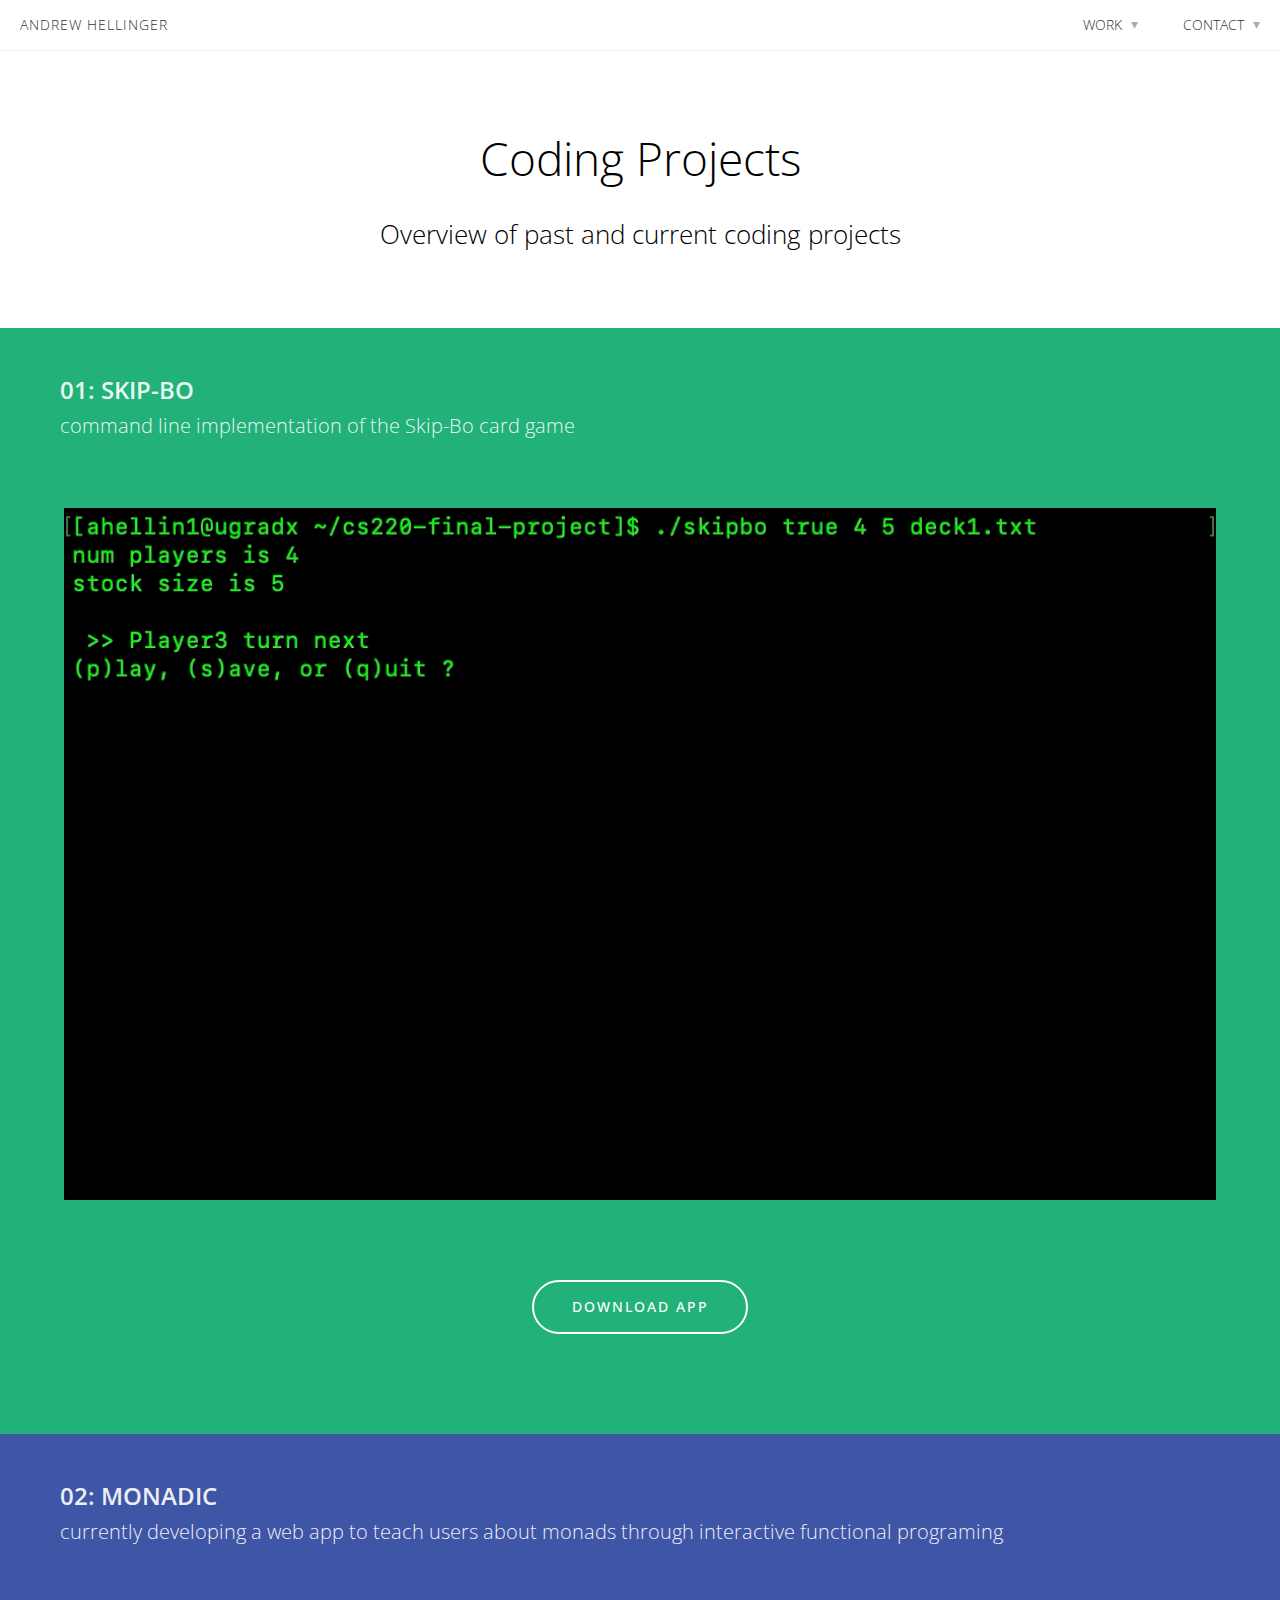
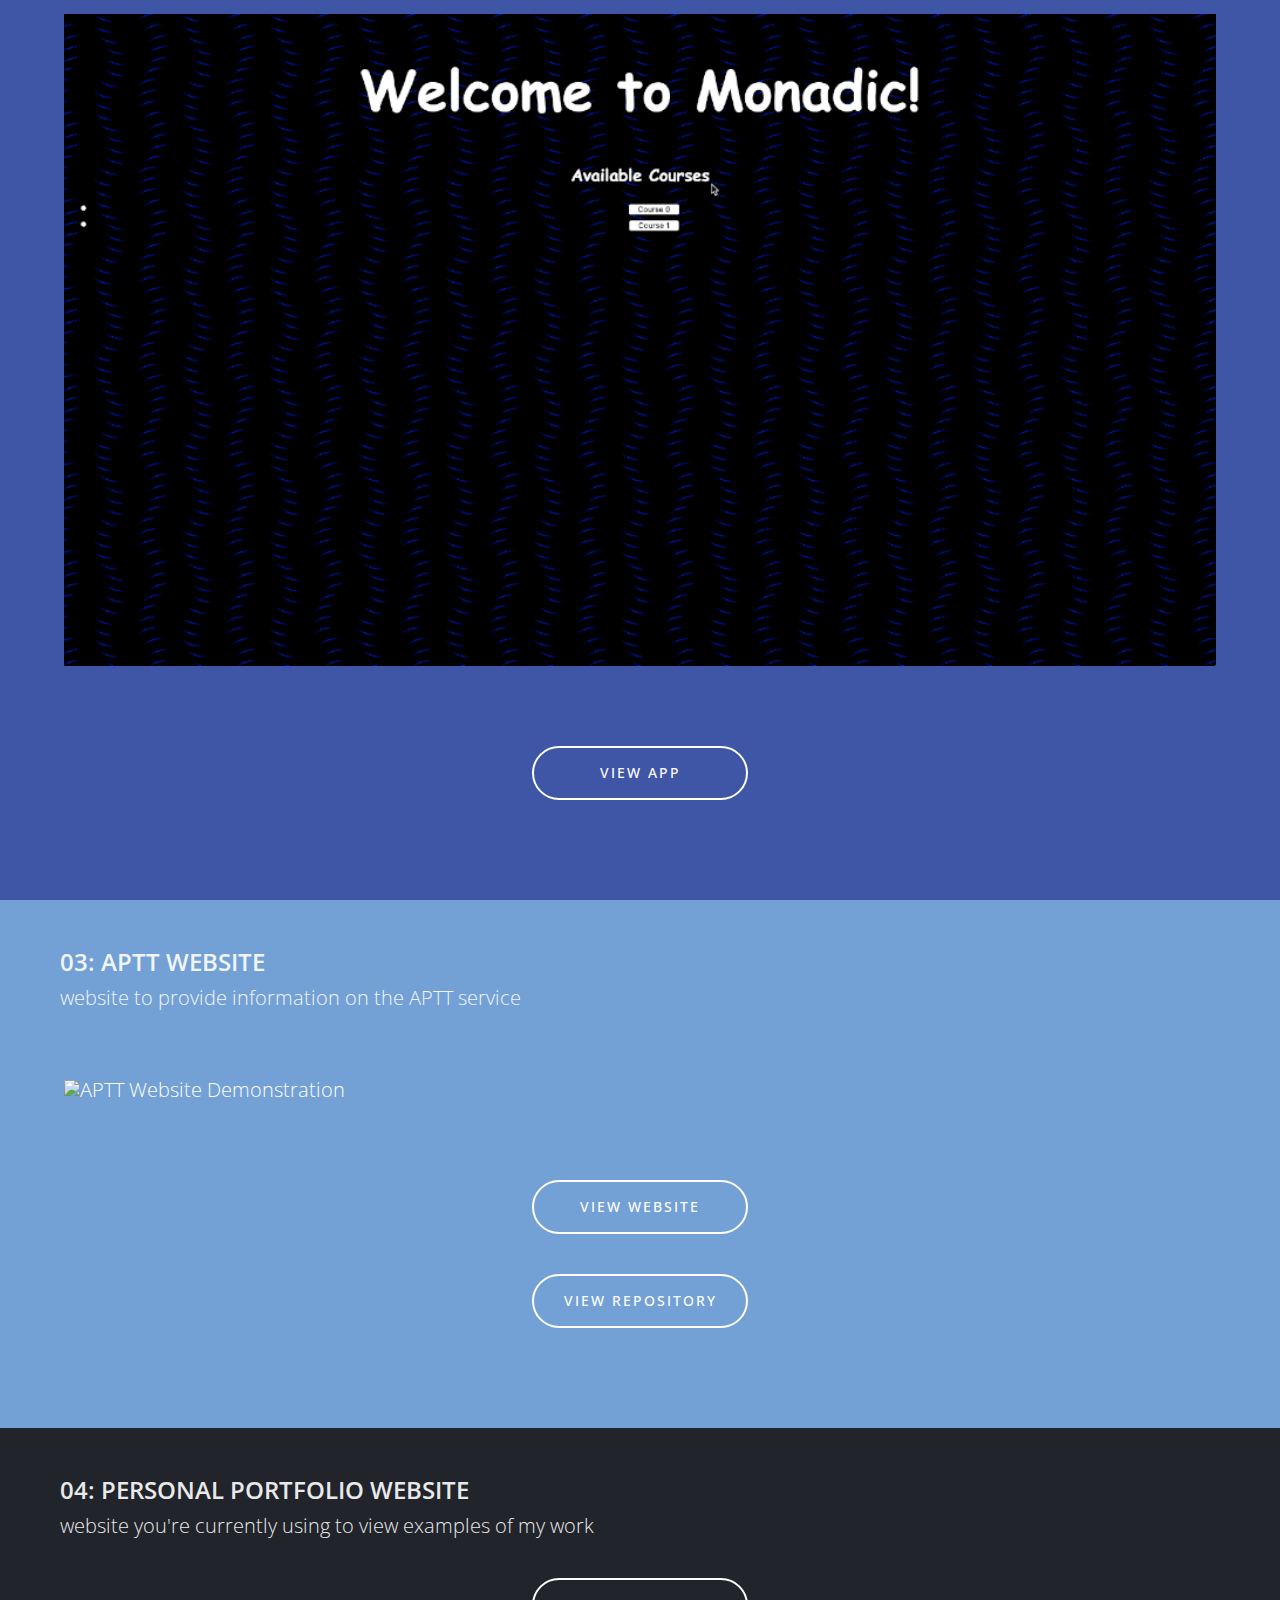
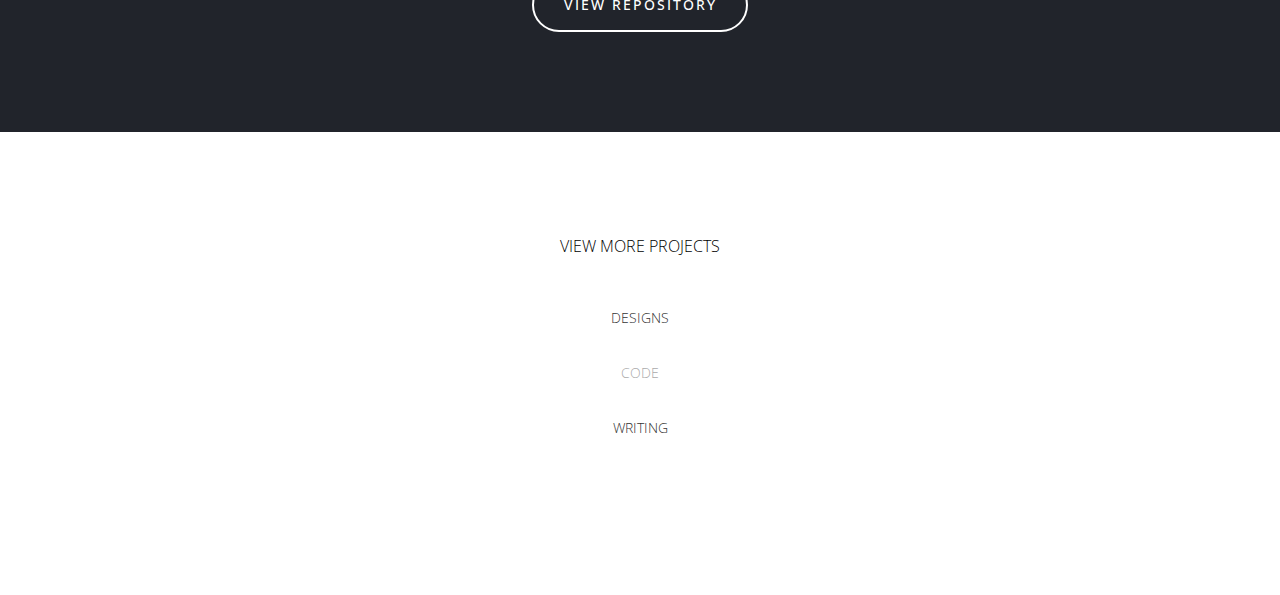
==== commit a3523d65: "updated typo in "Skip-Bo"" ====
--- a/coding.html
+++ b/coding.html
@@ -99,12 +99,12 @@
     <div class="section lightgreen">
 
         <div class="info">
-            <h1 class="white">01: Skip Bo</h1>
-            <h2 class="white">command line implementation of the Skip Bo card game</h2>
+            <h1 class="white">01: Skip-Bo</h1>
+            <h2 class="white">command line implementation of the Skip-Bo card game</h2>
         </div>
 
         <div class="project-section">
-            <img src="images/skipbodemonstration.gif" class="large-project" alt="Skip Bo Demonstration">
+            <img src="images/skipbodemonstration.gif" class="large-project" alt="Skip-Bo Demonstration">
         </div>
 
         <div class="info-writing">
--- a/stylesheets/style.css
+++ b/stylesheets/style.css
@@ -40,55 +40,6 @@
     visibility: hidden}
 ul li ul li {background: #FBFBFB; display: block; color: #333; top: 18px; padding: 20px 0 18px 25px; line-height:20px;}
 ul li ul li:hover {background-color: #E9E9E9}
-
-/* define appearance of main sections on index */
-.main-section {padding-top: 120px;}
-.main-section a {color: #fff;  max-width: 200px;margin: 0 auto; font-weight: 500; text-decoration: none; text-align: center; text-transform: uppercase;
-    font-size: 14px;font-family: 'Open Sans', sans-serif;letter-spacing: 2px;-webkit-border-radius: 300px;-moz-border-radius: 300px;border-radius: 300px; padding: 18px 6px 18px 6px;
-    border: 2px solid #FFFFFF;   -moz-box-shadow: 0px; -webkit-box-shadow: 0px;box-shadow:0px; opacity: 1 }
-.main-section a:hover {background-color: #FFFFFF; color: #000 }
-.main-content {max-width:1440px; margin:0 auto;}
-.main-section h2 {max-width: 750px; padding-top: 0; padding-bottom: 40px; color: #fff }
-.main-section h3 {max-width: 920px; margin-bottom: 50px; color: #fff}
-.main-section-project {padding-top: 60px;padding-bottom: 140px; margin-left: 3%; margin-right: 3%;}
-.main-section-project img {float: left; width: 31.3%;}
-.center-main-section {margin-left: 3%; margin-right: 3%}
-
-.coding-project {padding-top: 60px;padding-bottom: 140px;}
-.coding-project img {display: block; width: 80%; margin: 0 auto 0;}
-
-.info-writing-header {margin: 40px 20px; text-align: left;}
-.info-writing {margin-bottom: 0px;margin-left: 20px;margin-right: 20px;text-align: left;}
-.info-writing-black {margin-bottom: 0px;margin-left: 20px;margin-right: 20px;text-align: left;}
-.info-writing a {color: #FFFFFF;  max-width: 200px; margin: 40px auto 0px; font-weight: 500; text-decoration: none;
-    text-align: center; text-transform: uppercase; font-size: 14px; font-family: 'Open Sans', sans-serif;
-    letter-spacing: 2px; -webkit-border-radius: 300px; -moz-border-radius: 300px; border-radius: 300px;
-    padding: 18px 6px 18px 6px; border: 2px solid #FFFFFF; -moz-box-shadow: 0px; -webkit-box-shadow: 0px;
-    box-shadow:0px; opacity: 1}
-.info-writing-black a {color: #000000;  max-width: 200px; margin: 40px auto 0px; font-weight: 500;
-    text-decoration: none; text-align: center; text-transform: uppercase; font-size: 14px;
-    font-family: 'Open Sans', sans-serif; letter-spacing: 2px; -webkit-border-radius: 300px; -moz-border-radius: 300px;
-    border-radius: 300px; padding: 18px 6px 18px 6px; border: 2px solid #000000; -moz-box-shadow: 0px;
-    -webkit-box-shadow: 0px;box-shadow:0px; opacity: 1 }
-.info-writing a:hover {background-color: #FFFFFF; color: #000 }
-.info-writing-black a:hover {background-color: #000000; color: #FFFFFF }
-
-.cta {text-align: center; display: block;opacity: 0.7;}
-.cta-black {text-align: center; display: block;opacity: 0.7; color: #000000}
-
-.intro {padding-bottom: 30px; color: #FFF;}
-.intro h2 {max-width: 600px; color: #000;}
-.intro h3 {max-width: 1200px; margin-bottom: 50px; color: #000}
-
-.section {width: 100%;  padding-bottom: 100px;padding-top: 50px;}
-.section h1 {font-size: 24px;font-weight: 600;text-align: left;text-transform: uppercase;opacity: .9}
-.section h2 { font-size: 20px;margin-bottom: 8px;margin-top: 12px;line-height: 24px; opacity: .9;padding: 0;
-    text-align: left;}
-.section a {text-align: center; font-size:14px;}
-.section a:hover {opacity: .8}
-.info {margin-bottom: 40px;margin-left: 60px;margin-right: auto;text-align: left;}
-.main-image {margin: 0 auto; width: auto;}
-.main-image-l {margin: 0 auto; width: 600px;}
 
 /* define background colors */
 .white {color: #fff;}
@@ -109,6 +60,56 @@
 .darkblue {background-color: #3f55a5}
 .bloombergblue {background-color: #243768}
 
+/* define appearance of main sections on index */
+.main-section {padding-top: 120px;}
+.main-section a {color: #fff;  max-width: 200px;margin: 0 auto; font-weight: 500; text-decoration: none; text-align: center; text-transform: uppercase;
+    font-size: 14px;font-family: 'Open Sans', sans-serif;letter-spacing: 2px;-webkit-border-radius: 300px;-moz-border-radius: 300px;border-radius: 300px; padding: 18px 6px 18px 6px;
+    border: 2px solid #FFFFFF;   -moz-box-shadow: 0px; -webkit-box-shadow: 0px;box-shadow:0px; opacity: 1 }
+.main-section a:hover {background-color: #FFFFFF; color: #000 }
+.main-content {max-width:1440px; margin:0 auto;}
+.main-section h2 {max-width: 750px; padding-top: 0; padding-bottom: 40px; color: #fff }
+.main-section h3 {max-width: 920px; margin-bottom: 50px; color: #fff}
+.main-section-project {padding-top: 60px;padding-bottom: 140px; margin-left: 3%; margin-right: 3%;}
+.main-section-project img {float: left; width: 31.3%;}
+.center-main-section {margin-left: 3%; margin-right: 3%}
+
+.coding-project {padding-top: 60px;padding-bottom: 140px;}
+.coding-project img {display: block; width: 80%; margin-left: auto; margin-right: auto;}
+.img-bottom {margin-top: 60px}
+
+.info-writing-header {margin: 40px 20px; text-align: left;}
+.info-writing {margin-bottom: 0px;margin-left: 20px;margin-right: 20px;text-align: left;}
+.info-writing-black {margin-bottom: 0px;margin-left: 20px;margin-right: 20px;text-align: left;}
+.info-writing a {color: #FFFFFF;  max-width: 200px; margin: 40px auto 0px; font-weight: 500; text-decoration: none;
+    text-align: center; text-transform: uppercase; font-size: 14px; font-family: 'Open Sans', sans-serif;
+    letter-spacing: 2px; -webkit-border-radius: 300px; -moz-border-radius: 300px; border-radius: 300px;
+    padding: 18px 6px 18px 6px; border: 2px solid #FFFFFF; -moz-box-shadow: 0px; -webkit-box-shadow: 0px;
+    box-shadow:0px; opacity: 1}
+.info-writing-black a {color: #000000;  max-width: 200px; margin: 40px auto 0px; font-weight: 500;
+    text-decoration: none; text-align: center; text-transform: uppercase; font-size: 14px;
+    font-family: 'Open Sans', sans-serif; letter-spacing: 2px; -webkit-border-radius: 300px; -moz-border-radius: 300px;
+    border-radius: 300px; padding: 18px 6px 18px 6px; border: 2px solid #000000; -moz-box-shadow: 0px;
+    -webkit-box-shadow: 0px;box-shadow:0px; opacity: 1 }
+.info-writing a:hover {background-color: #FFFFFF; color: #000 }
+.info-writing-black a:hover {background-color: #000000; color: #FFFFFF }
+
+.cta {text-align: center; display: block;opacity: 0.7;}
+.cta-black {text-align: center; display: block;opacity: 0.7; color: #000000}
+
+.intro {padding-bottom: 30px; color: #FFF;}
+.intro h2 {max-width: 600px; color: #000;}
+.intro h3 {max-width: 1200px; margin-bottom: 50px; color: #000}
+
+.section {width: 100%;  padding-bottom: 100px;padding-top: 50px;}
+.section h1 {font-size: 24px;font-weight: 600;text-align: left;text-transform: uppercase;opacity: .9}
+.section h2 { font-size: 20px;margin-bottom: 8px;margin-top: 12px;line-height: 24px; opacity: .9;padding: 0;
+    text-align: left;}
+.section a {text-align: center; font-size:14px;}
+.section a:hover {opacity: .8}
+.info {margin-bottom: 40px;margin-left: 60px;margin-right: auto;text-align: left;}
+.main-image {margin: 0 auto; width: auto;}
+.main-image-l {margin: 0 auto; width: 600px;}
+
 .header-design {color:#000; text-align: center;font-weight: 300; background-color: #fff }
 .header-design h1 {font-size: 30px; color: #fff}
 .header-design h2 {padding:0;}
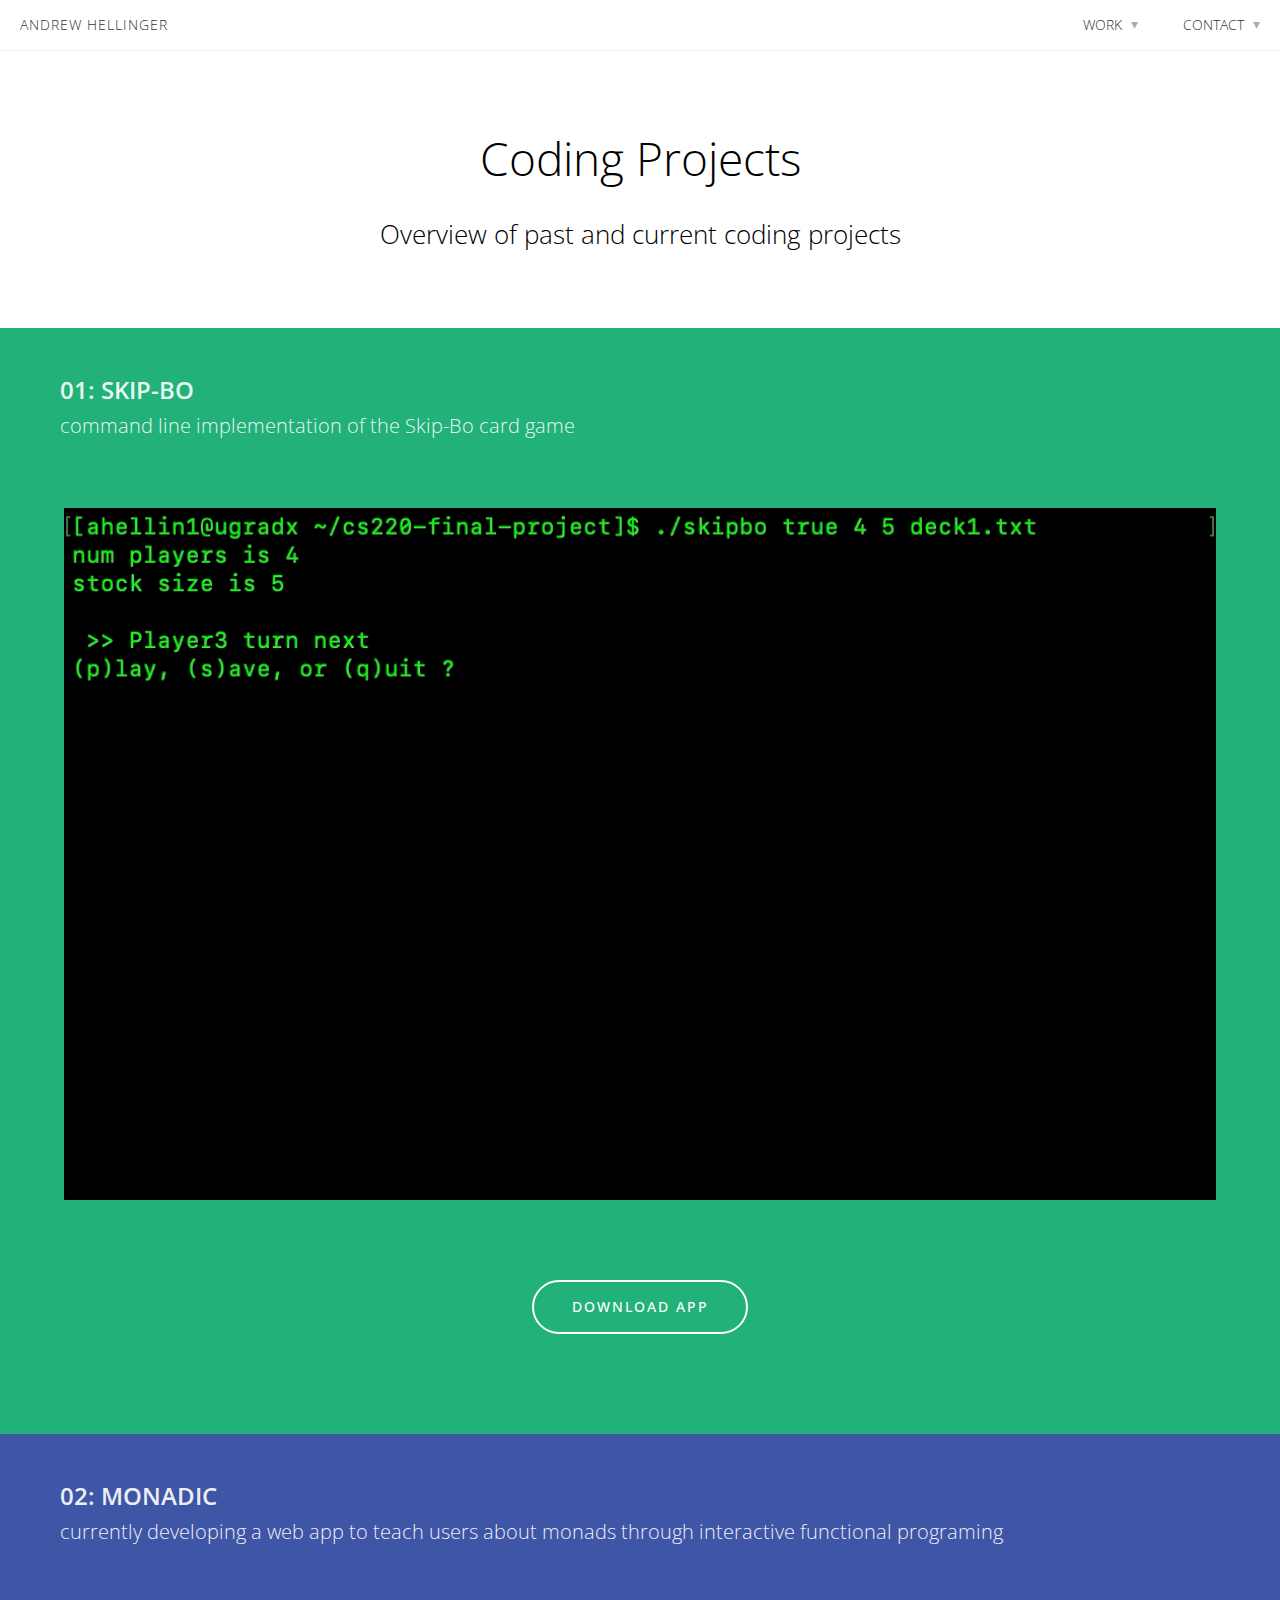
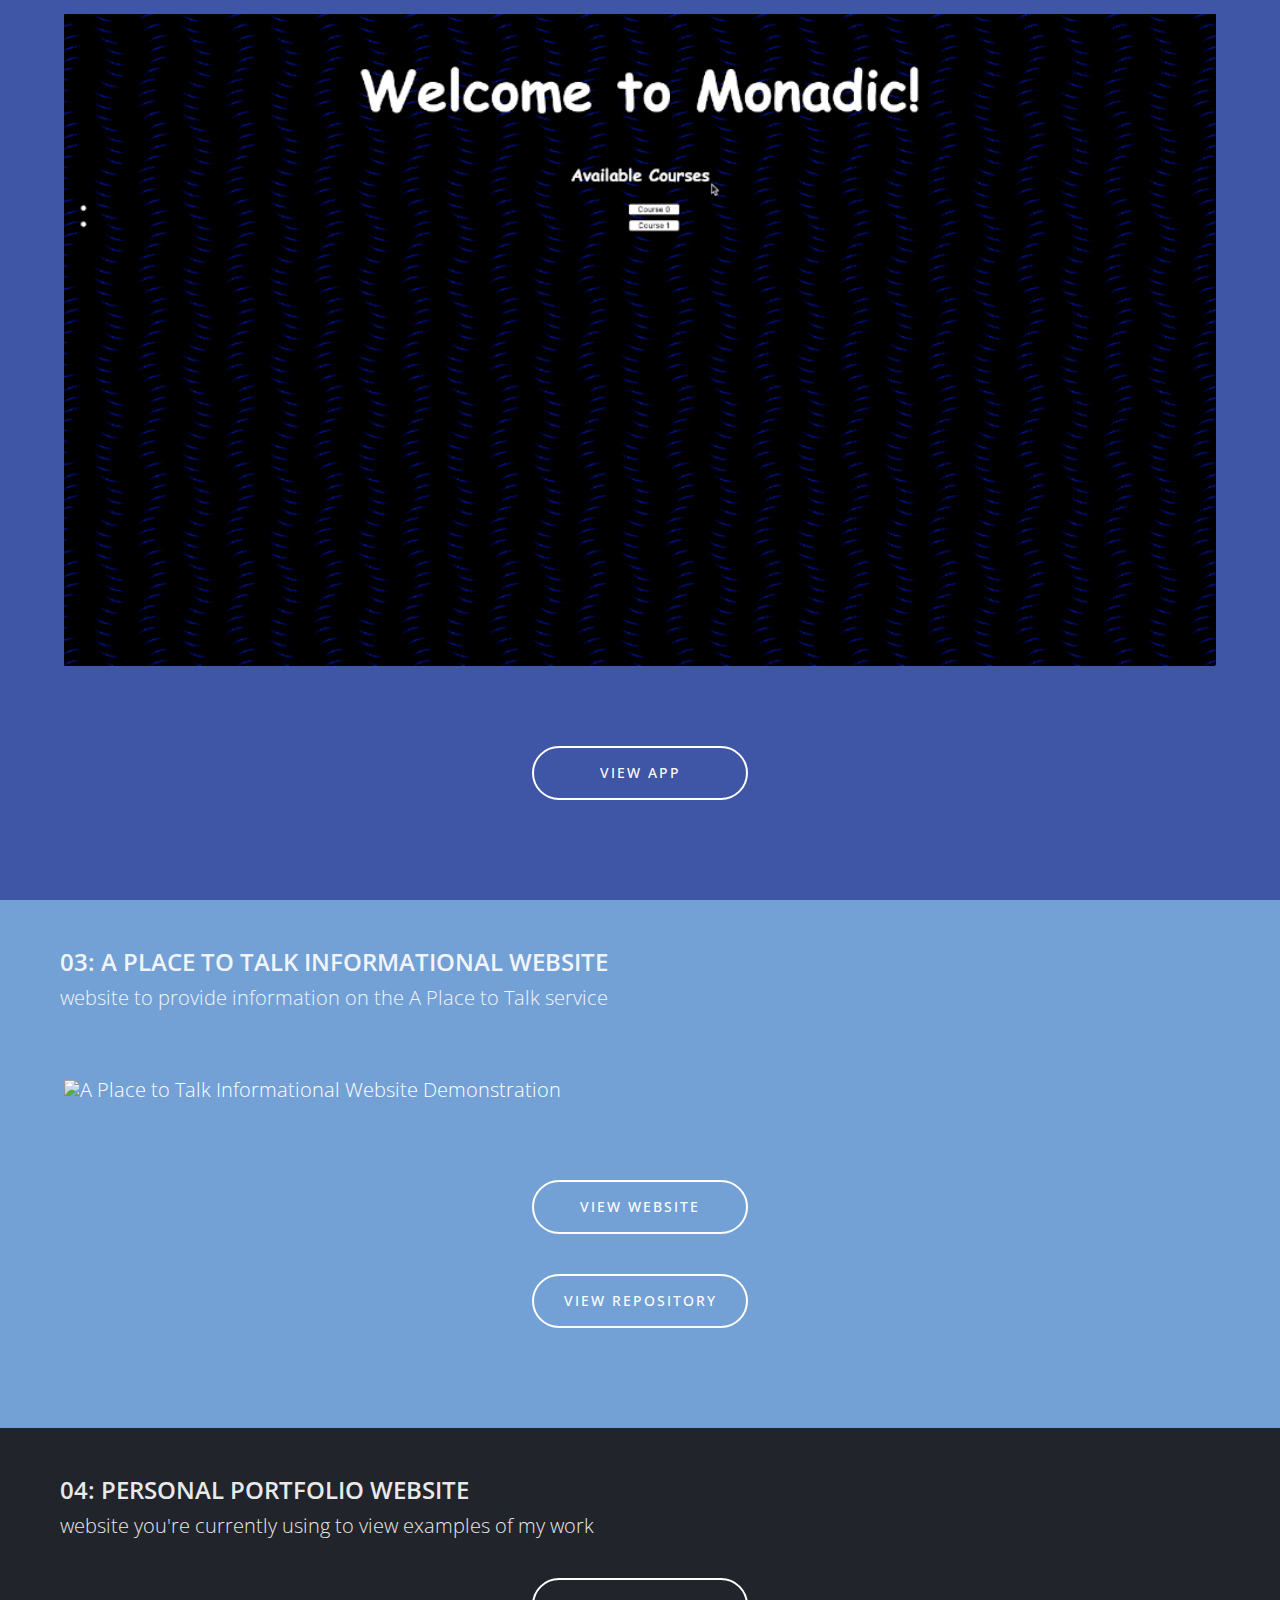
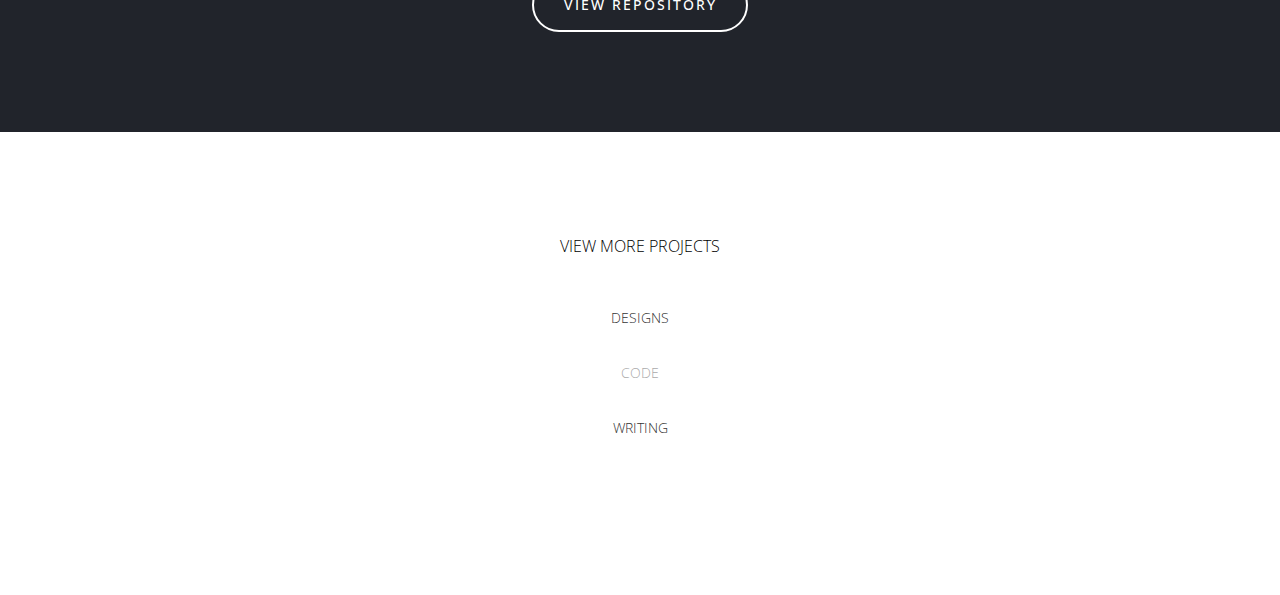
==== commit d1d6350c: "updated description for aptt website on coding.html" ====
--- a/coding.html
+++ b/coding.html
@@ -133,12 +133,12 @@
     <div class="section blue">
 
         <div class="info">
-            <h1 class="white">03: APTT Website</h1>
-            <h2 class="white">website to provide information on the APTT service</h2>
+            <h1 class="white">03: A Place to Talk Informational Website</h1>
+            <h2 class="white">website to provide information on the A Place to Talk service</h2>
         </div>
 
         <div class="project-section">
-            <img src="images/apttwebsitedemonstration.gif" class="large-project" alt="APTT Website Demonstration">
+            <img src="images/apttwebsitedemonstration.gif" class="large-project" alt="A Place to Talk Informational Website Demonstration">
         </div>
 
         <div class="info-writing">
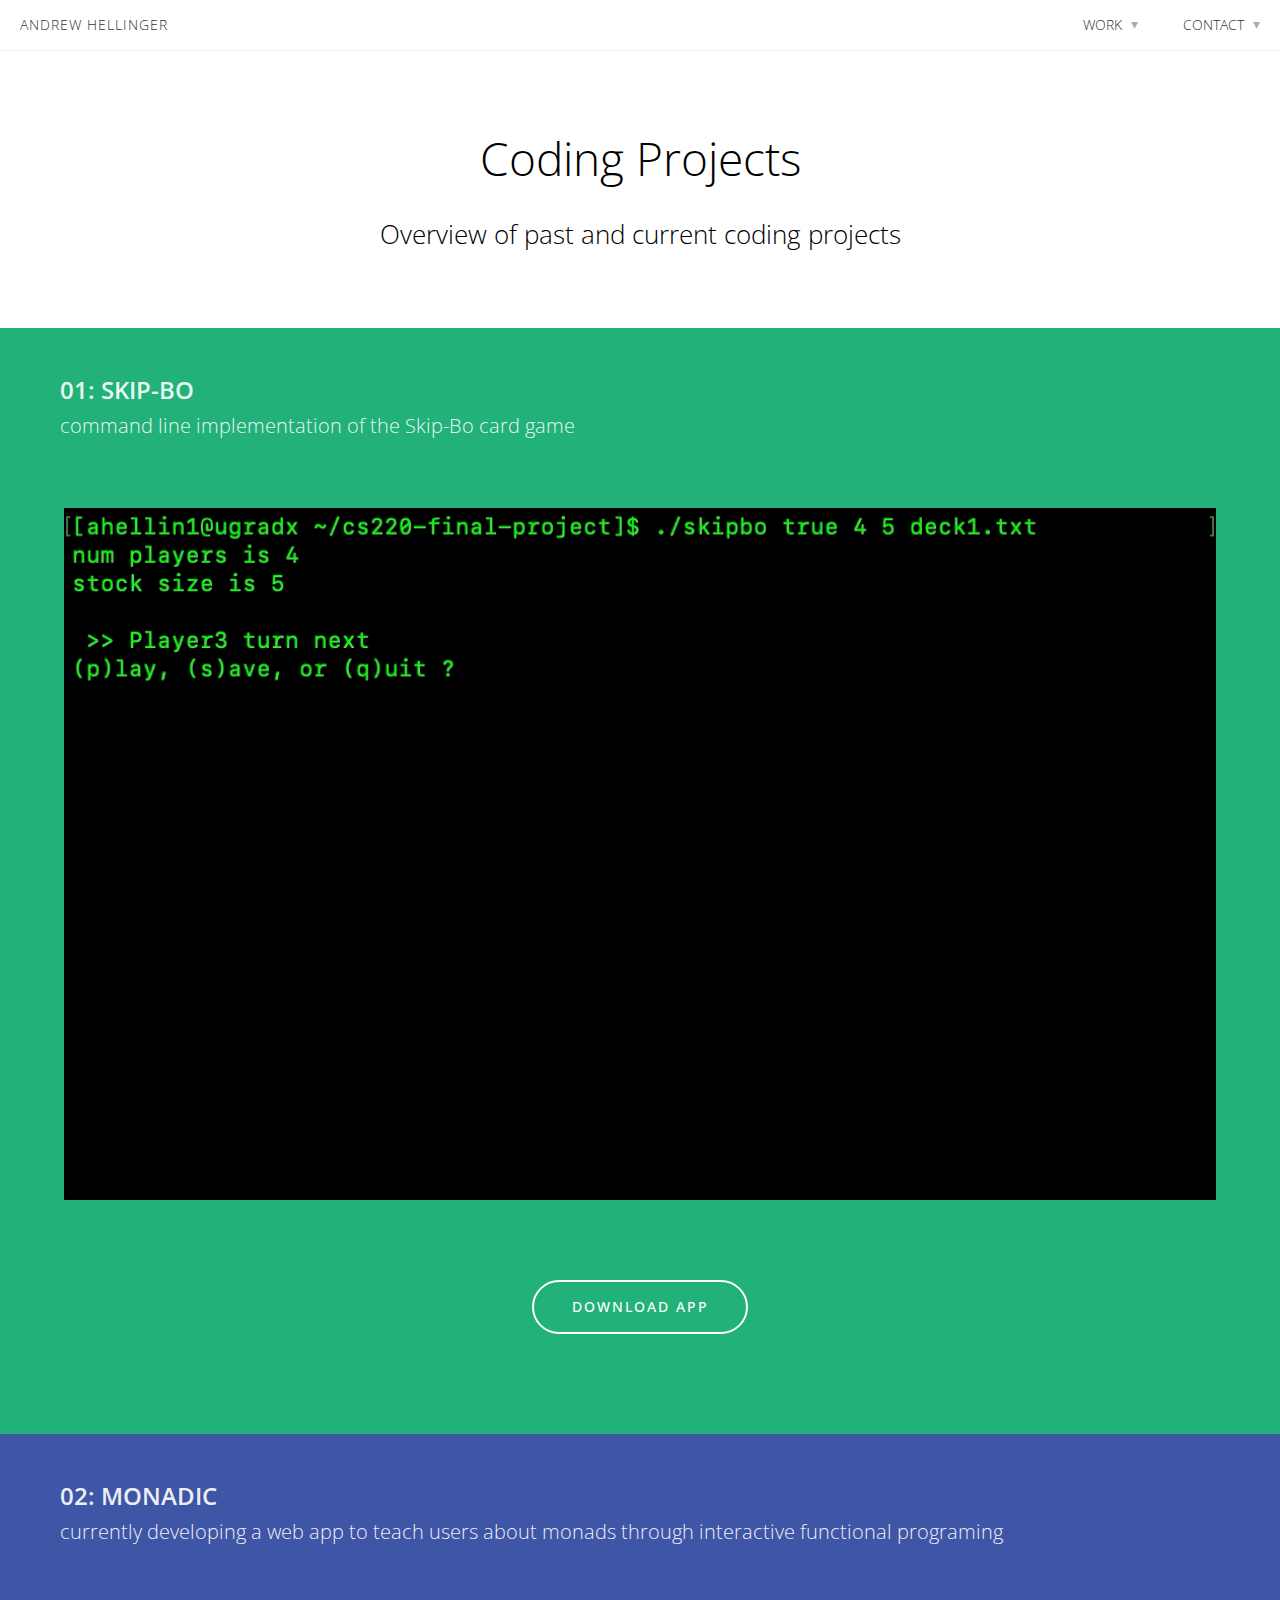
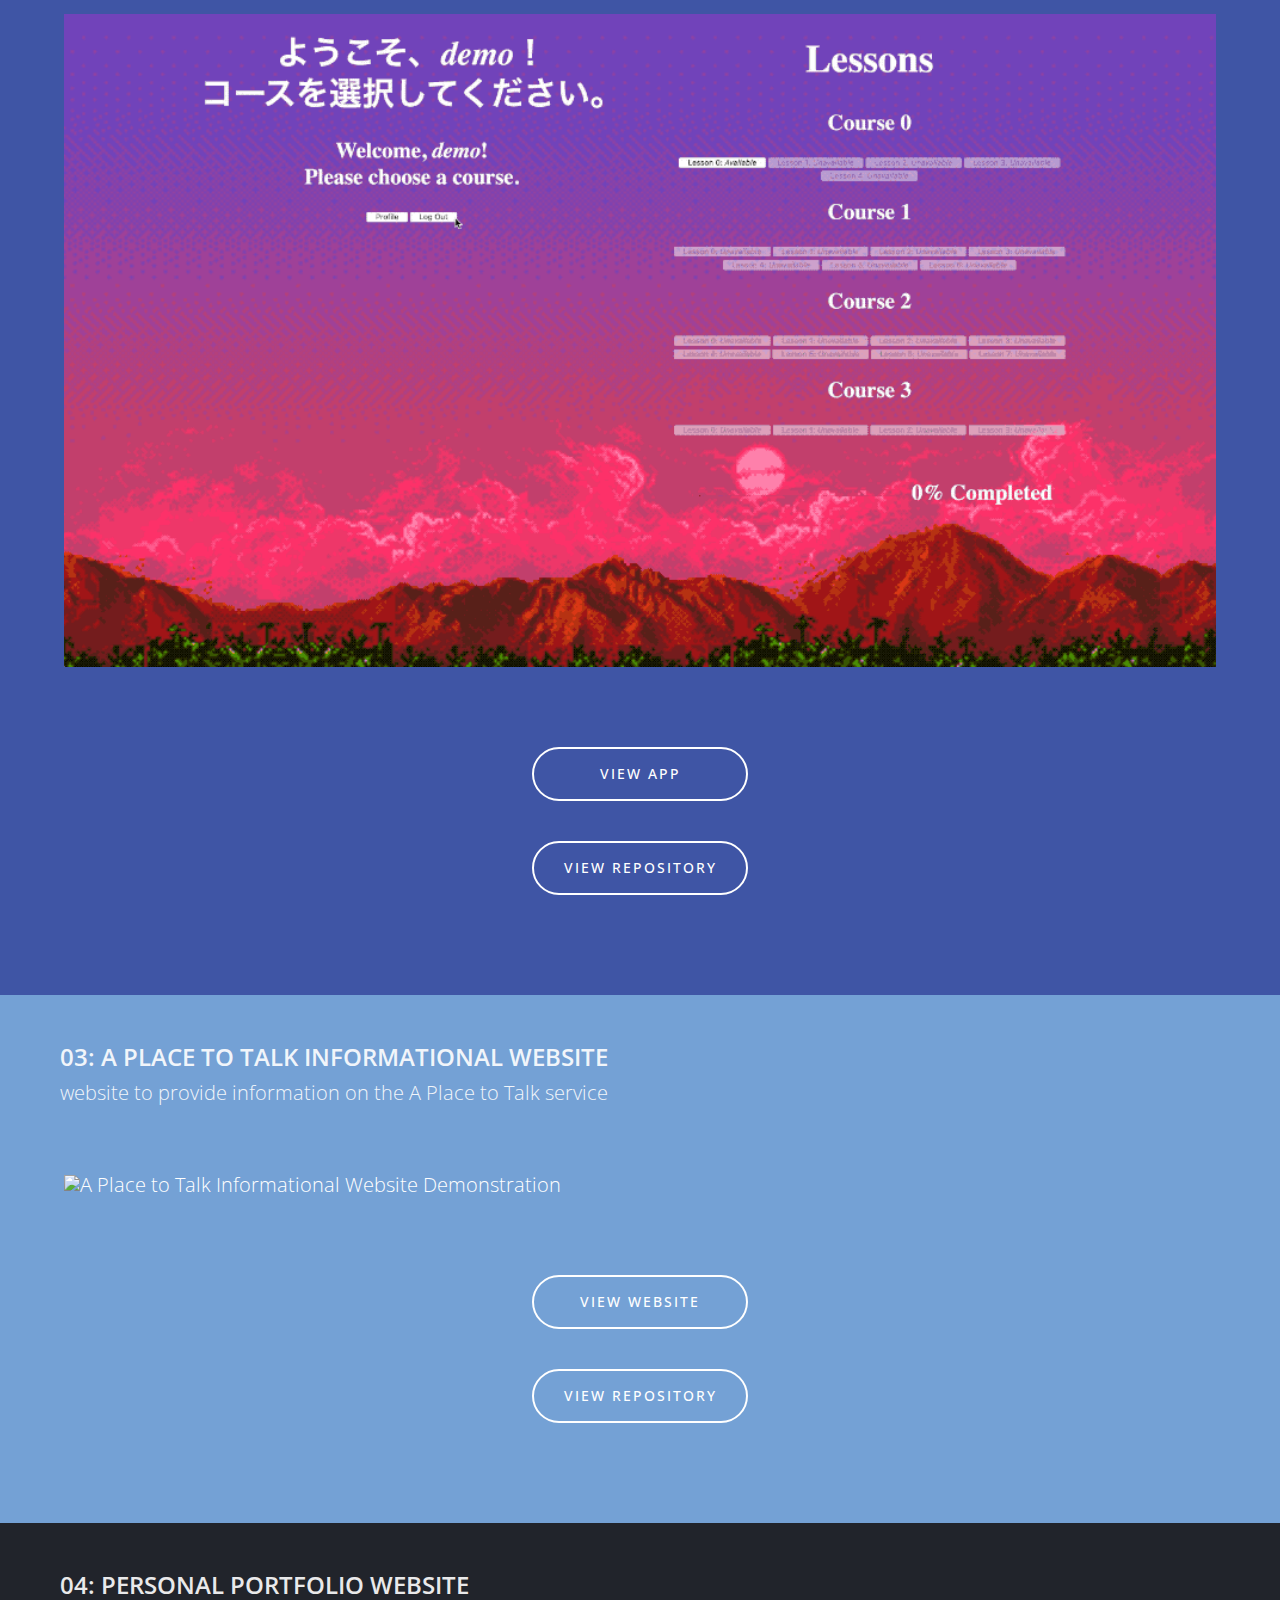
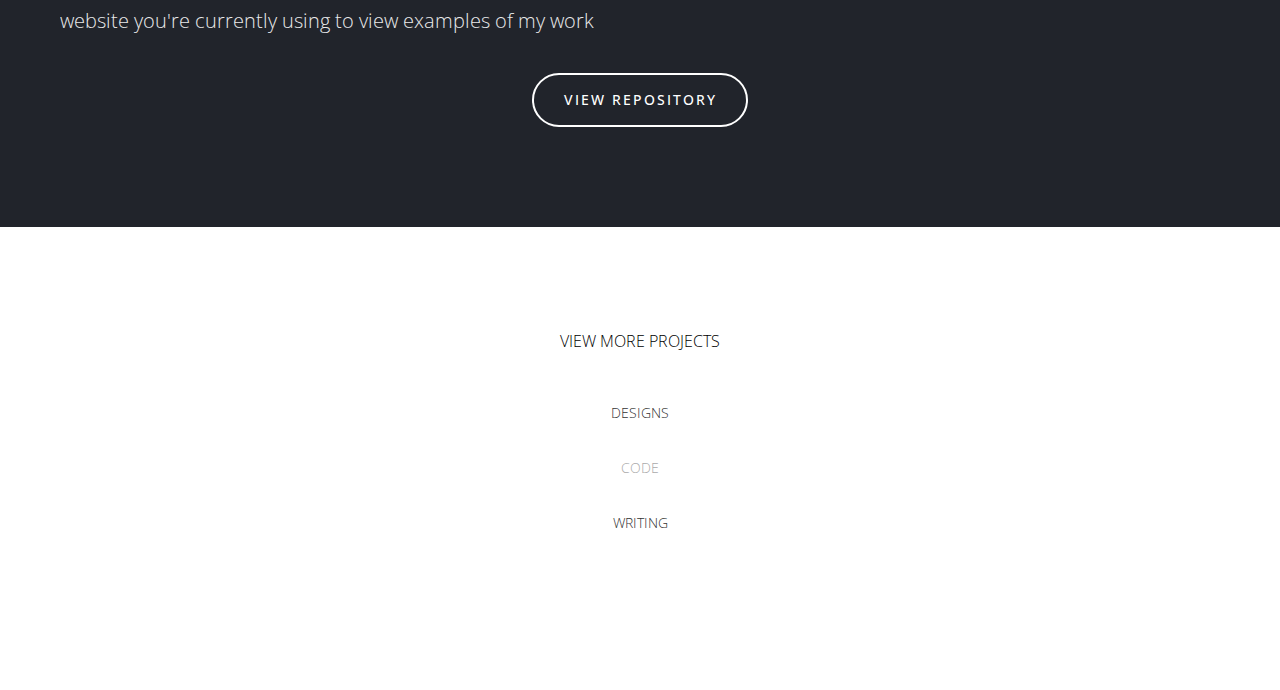
==== commit 4be72817: "added link to Monadic repository" ====
--- a/coding.html
+++ b/coding.html
@@ -128,6 +128,10 @@
         <a href="https://jhumonadic.herokuapp.com/" class="cta" target="_blank">view app</a>
         </div>
 
+        <div class="info-writing">
+            <a href="https://github.com/hellinger04/monadic" class="cta" target="_blank">view repository</a>
+        </div>
+
     </div>
 
     <div class="section blue">
--- a/stylesheets/style.css
+++ b/stylesheets/style.css
@@ -97,7 +97,7 @@
 .cta-black {text-align: center; display: block;opacity: 0.7; color: #000000}
 
 .intro {padding-bottom: 30px; color: #FFF;}
-.intro h2 {max-width: 600px; color: #000;}
+.intro h2 {padding-top: 40px; max-width: 600px; color: #000;}
 .intro h3 {max-width: 1200px; margin-bottom: 50px; color: #000}
 
 .section {width: 100%;  padding-bottom: 100px;padding-top: 50px;}
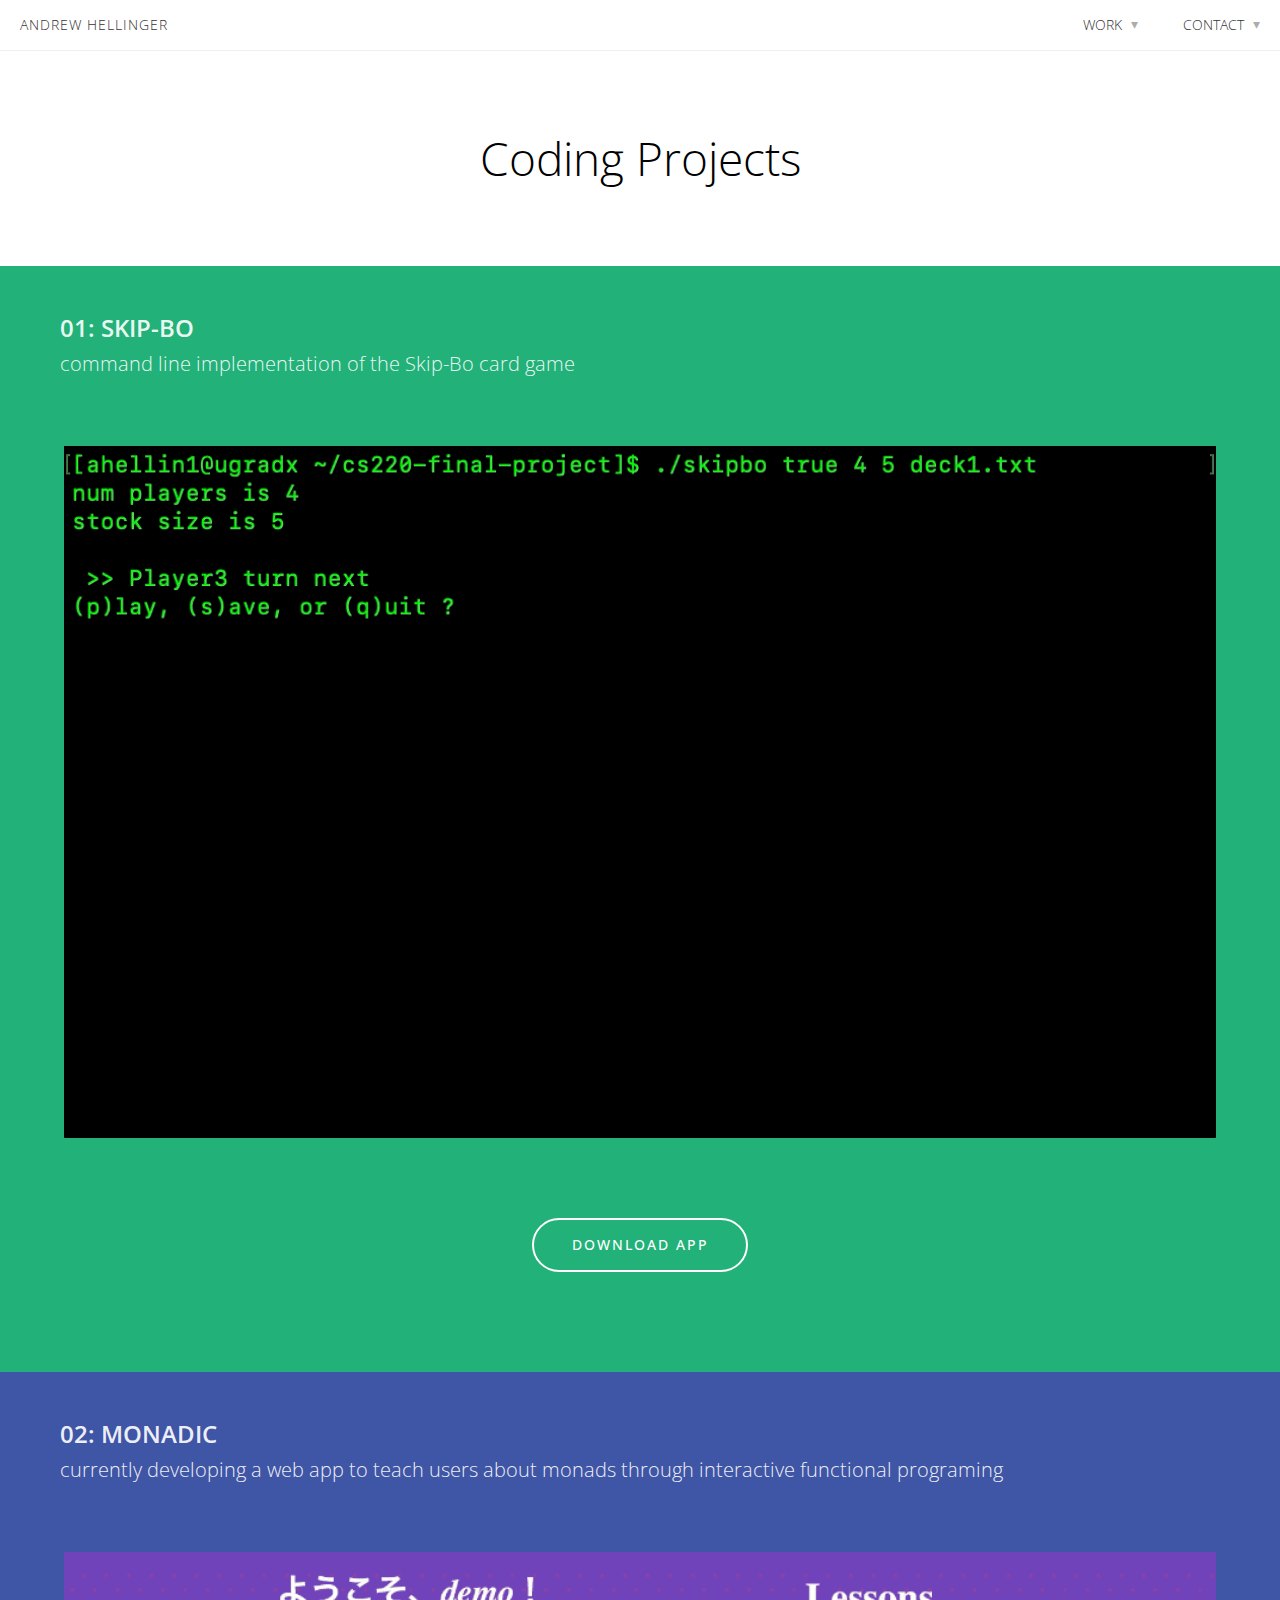
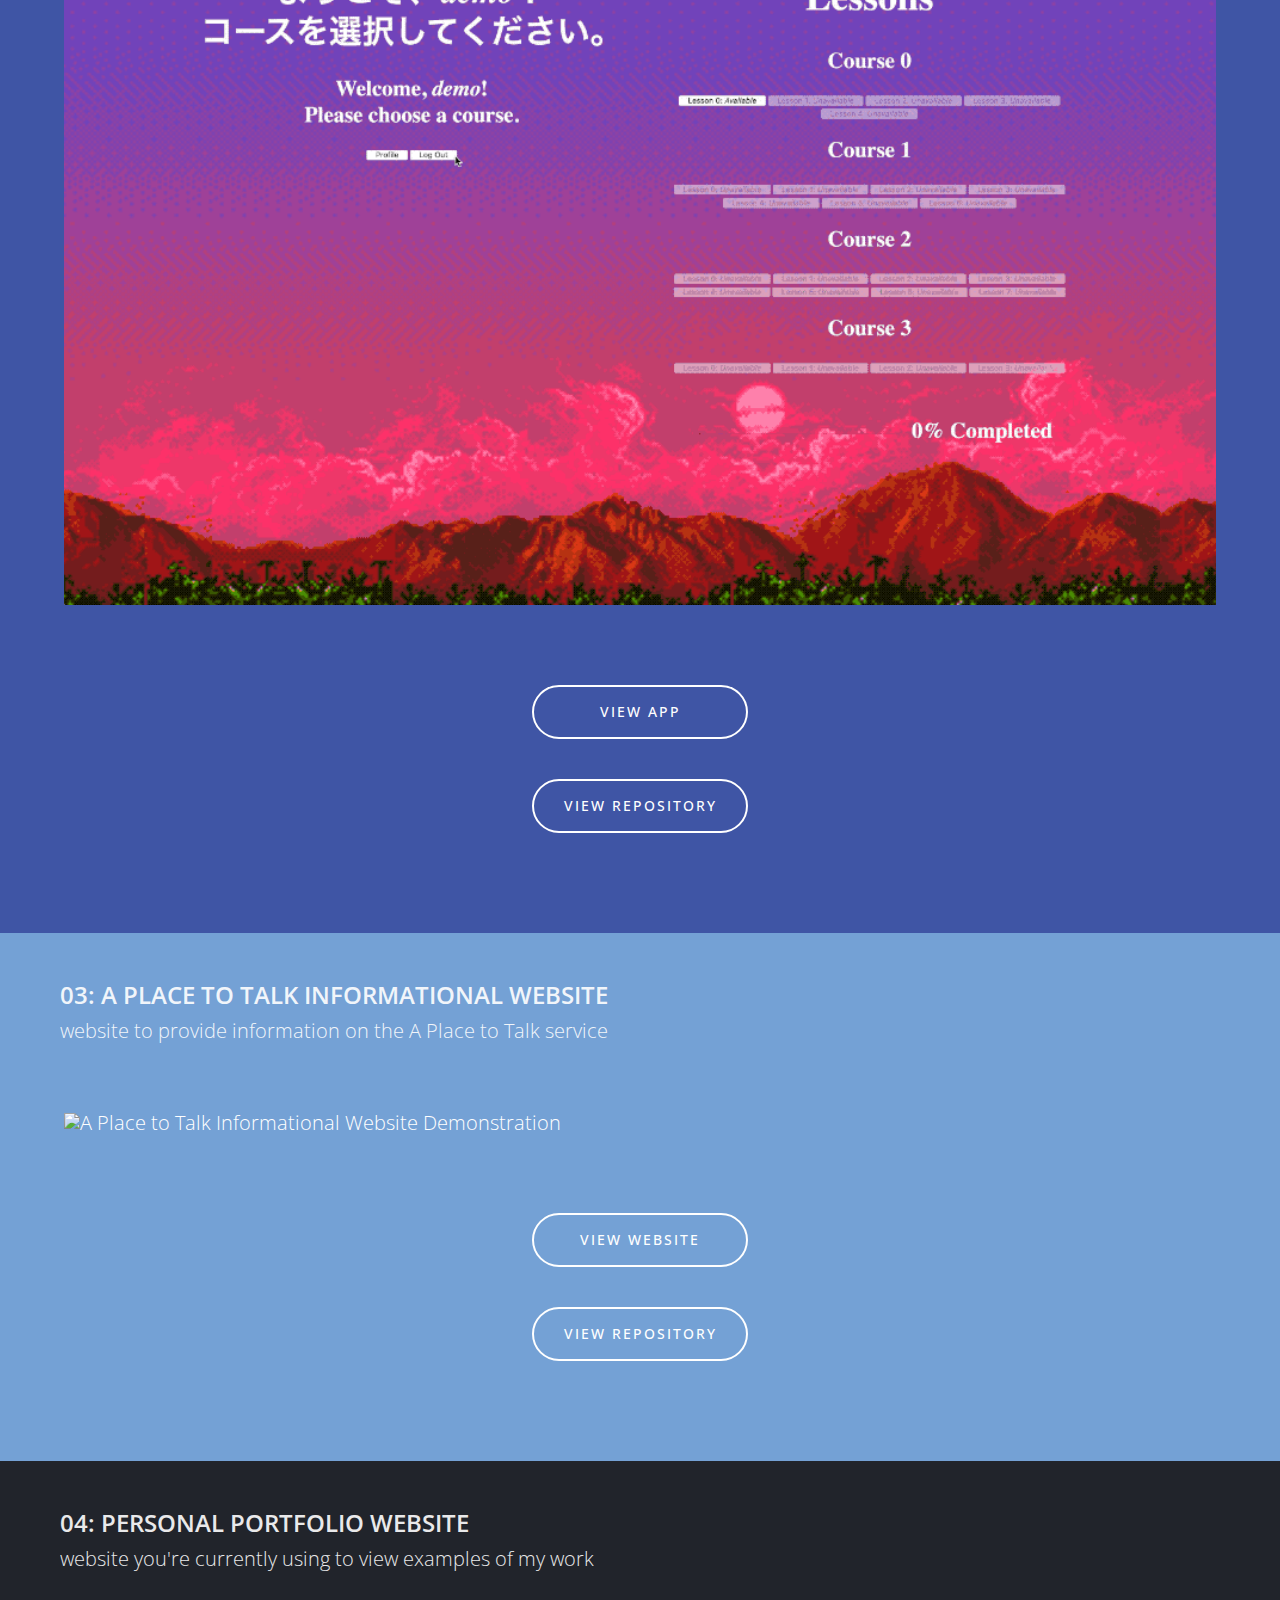
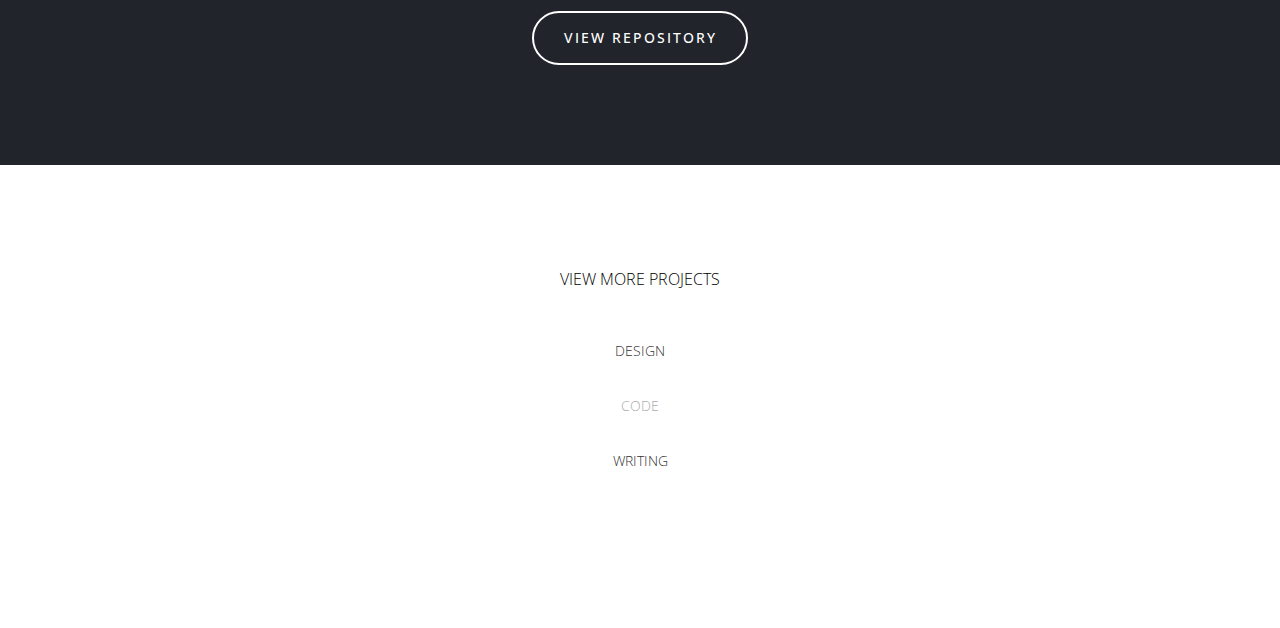
==== commit 71b274a1: "edited style on writing page, modified page titles" ====
--- a/coding.html
+++ b/coding.html
@@ -49,7 +49,7 @@
                 <li>
                     Work <span class="triangle">&#9662</span>
                     <ul>
-                        <a href="design.html"><li>Designs</li></a>
+                        <a href="design.html"><li>Design</li></a>
                         <a href="coding.html"><li>Code</li></a>
                         <a href="writing.html"><li>Writing</li></a>
                     </ul>
@@ -70,7 +70,7 @@
 
         <div class="mobile-nav-dropdown">
             <span>Work</span>
-            <a href="design.html">Designs</a>
+            <a href="design.html">Design</a>
             <a href="coding.html">Code</a>
             <a href="writing.html">Writing</a>
 
@@ -91,7 +91,6 @@
 
         <div class="title">
             <h2>Coding Projects</h2>
-            <h3>Overview of past and current coding projects</h3>
         </div>
 
     </div>
@@ -170,7 +169,7 @@
 
 <div id="next-project">
     <h4>View more projects</h4>
-    <a href="design.html">Designs</a><br/>
+    <a href="design.html">Design</a><br/>
     <a href="coding.html" class="active2">Code</a><br/>
     <a href="writing.html">Writing</a><br/>
 </div>
--- a/stylesheets/style.css
+++ b/stylesheets/style.css
@@ -44,10 +44,12 @@
 /* define background colors */
 .white {color: #fff;}
 .lightgray { background-color: #bcbec0}
-.gray { background-color: #868686}
+.gray { background-color: #75a0ad}
 .black { background-color: #21242B}
 .black-text { color: #000000}
 .brown { background-color: #26211d}
+.olive {background-color: #987e57}
+.tan {background-color: #d0b599}
 .red {background-color:#c74937}
 .darkred {background-color: #933e2d}
 .orange {background-color: #e26425}
@@ -59,6 +61,7 @@
 .blue {background-color: #74a1d5}
 .darkblue {background-color: #3f55a5}
 .bloombergblue {background-color: #243768}
+.purple {background-color: #243e68}
 
 /* define appearance of main sections on index */
 .main-section {padding-top: 120px;}
@@ -77,9 +80,9 @@
 .coding-project img {display: block; width: 80%; margin-left: auto; margin-right: auto;}
 .img-bottom {margin-top: 60px}
 
-.info-writing-header {margin: 40px 20px; text-align: left;}
-.info-writing {margin-bottom: 0px;margin-left: 20px;margin-right: 20px;text-align: left;}
-.info-writing-black {margin-bottom: 0px;margin-left: 20px;margin-right: 20px;text-align: left;}
+.info-writing-header {margin: 40px 60px; text-align: left;}
+.info-writing {margin-bottom: 0px;margin-left: 60px;margin-right: 60px;text-align: left;}
+.info-writing-black {margin-bottom: 0px;margin-left: 60px;margin-right: 60px;text-align: left;}
 .info-writing a {color: #FFFFFF;  max-width: 200px; margin: 40px auto 0px; font-weight: 500; text-decoration: none;
     text-align: center; text-transform: uppercase; font-size: 14px; font-family: 'Open Sans', sans-serif;
     letter-spacing: 2px; -webkit-border-radius: 300px; -moz-border-radius: 300px; border-radius: 300px;
@@ -148,6 +151,10 @@
 @media (max-width: 1400px) {
     .large-project {width: 90%}
 
+    .info-writing-header {margin: 40px 60px; text-align: left;}
+    .info-writing {margin-bottom: 0px;margin-left: 60px;margin-right: 60px;text-align: left;}
+    .info-writing-black {margin-bottom: 0px;margin-left: 60px;margin-right: 60px;text-align: left;}
+
     .project-section h3 {
         float: none;
         width: 80%;
@@ -179,6 +186,10 @@
     .section h1 {font-size: 20px; font-weight: 500;text-align: left;text-transform: uppercase; }
     .section h2 { font-size: 15px;margin-bottom: 8px;margin-top: 12px;line-height: 24px; padding: 0;
         text-align: left;}
+
+    .info-writing-header {margin: 40px 30px; text-align: left;}
+    .info-writing {margin-bottom: 0px;margin-left: 25px;margin-right: 25px;text-align: left;}
+    .info-writing-black {margin-bottom: 0px;margin-left: 30px;margin-right: 30px;text-align: left;}
 }
 
 @media (max-width: 1000px) {
@@ -200,10 +211,14 @@
     .coding h2 {max-width: 960px; padding-top: 50px}
     .designs h2 {max-width: 750px; padding-top: 50px; padding-bottom: 20px; color: #fff }
     .writing h2 {max-width: 750px; padding-top: 60px; padding-bottom: 20px; color: #fff }
+
+    .info-writing-header {margin: 40px 30px; text-align: left;}
+    .info-writing {margin-bottom: 0px;margin-left: 30px;margin-right: 30px;text-align: left;}
+    .info-writing-black {margin-bottom: 0px;margin-left: 30px;margin-right: 30px;text-align: left;}
 }
 
 @media only screen and (min-width:1000px) {
     .mobile-nav-dropdown {
         display: none !important
     }
-}+}
